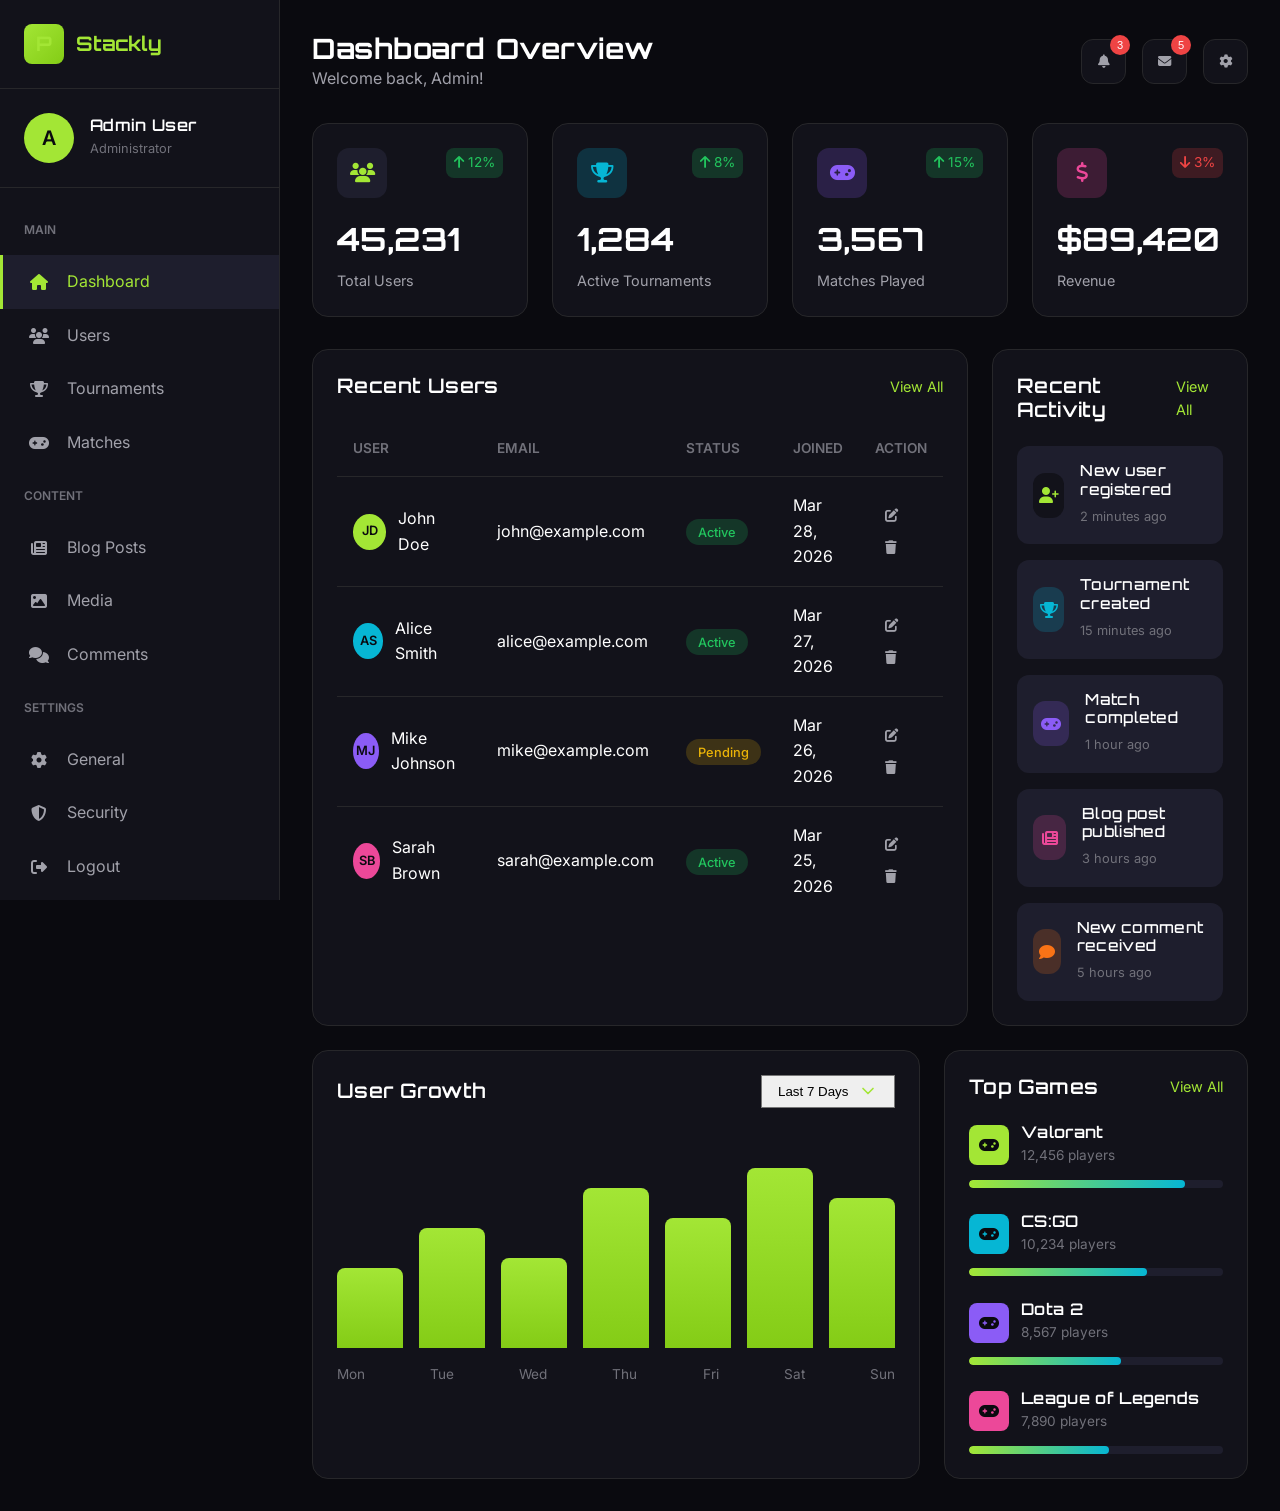
==== dashboard/admin.html @ a2f27f53 "Add files via upload" ====
<!DOCTYPE html>
<html lang="en">
<head>
  <meta charset="UTF-8">
  <meta name="viewport" content="width=device-width, initial-scale=1.0">
  <title>Admin Dashboard - Stackly GAMING</title>
  
  <link rel="preconnect" href="https://fonts.googleapis.com">
  <link rel="preconnect" href="https://fonts.gstatic.com" crossorigin>
  <link href="https://fonts.googleapis.com/css2?family=Inter:wght@400;500;600;700&family=Orbitron:wght@400;500;600;700;800;900&display=swap" rel="stylesheet">
  <link rel="stylesheet" href="https://cdnjs.cloudflare.com/ajax/libs/font-awesome/6.4.0/css/all.min.css">
  <link rel="stylesheet" href="../css/style.css">
  <link rel="stylesheet" href="../css/pages.css">
  <link rel="stylesheet" href="../css/dashboard.css">
</head>
<body>
  <div class="dashboard">
    <!-- Sidebar -->
    <aside class="dashboard-sidebar">
      <div class="sidebar-header">
        <a href="../index.html" class="sidebar-logo">
          <div class="logo-icon">P</div>
          <span>Stackly</span>
        </a>
      </div>
      
      <div class="sidebar-user">
        <div class="user-avatar">A</div>
        <div class="user-info">
          <h4>Admin User</h4>
          <span>Administrator</span>
        </div>
      </div>
      
      <nav class="sidebar-nav">
        <div class="sidebar-nav-title">Main</div>
        <a href="#" class="sidebar-nav-item active">
          <i class="fas fa-home"></i>
          <span>Dashboard</span>
        </a>
        <a href="#" class="sidebar-nav-item">
          <i class="fas fa-users"></i>
          <span>Users</span>
        </a>
        <a href="#" class="sidebar-nav-item">
          <i class="fas fa-trophy"></i>
          <span>Tournaments</span>
        </a>
        <a href="#" class="sidebar-nav-item">
          <i class="fas fa-gamepad"></i>
          <span>Matches</span>
        </a>
        
        <div class="sidebar-nav-title">Content</div>
        <a href="#" class="sidebar-nav-item">
          <i class="fas fa-newspaper"></i>
          <span>Blog Posts</span>
        </a>
        <a href="#" class="sidebar-nav-item">
          <i class="fas fa-image"></i>
          <span>Media</span>
        </a>
        <a href="#" class="sidebar-nav-item">
          <i class="fas fa-comments"></i>
          <span>Comments</span>
        </a>
        
        <div class="sidebar-nav-title">Settings</div>
        <a href="#" class="sidebar-nav-item">
          <i class="fas fa-cog"></i>
          <span>General</span>
        </a>
        <a href="#" class="sidebar-nav-item">
          <i class="fas fa-shield-alt"></i>
          <span>Security</span>
        </a>
        <a href="../pages/login.html" class="sidebar-nav-item">
          <i class="fas fa-sign-out-alt"></i>
          <span>Logout</span>
        </a>
      </nav>
    </aside>

    <!-- Main Content -->
    <main class="dashboard-main">
      <header class="dashboard-header">
        <div class="dashboard-title">
          <h1>Dashboard Overview</h1>
          <p>Welcome back, Admin!</p>
        </div>
        <div class="header-actions">
          <button class="header-btn">
            <i class="fas fa-bell"></i>
            <span class="badge">3</span>
          </button>
          <button class="header-btn">
            <i class="fas fa-envelope"></i>
            <span class="badge">5</span>
          </button>
          <button class="header-btn">
            <i class="fas fa-cog"></i>
          </button>
        </div>
      </header>

      <!-- Stats Cards -->
      <div class="dashboard-stats">
        <div class="stat-card">
          <div class="stat-card-header">
            <div class="stat-card-icon">
              <i class="fas fa-users"></i>
            </div>
            <span class="stat-card-trend up">
              <i class="fas fa-arrow-up"></i> 12%
            </span>
          </div>
          <div class="stat-card-value">45,231</div>
          <div class="stat-card-label">Total Users</div>
        </div>

        <div class="stat-card">
          <div class="stat-card-header">
            <div class="stat-card-icon" style="background: rgba(6, 182, 212, 0.2); color: var(--accent-cyan);">
              <i class="fas fa-trophy"></i>
            </div>
            <span class="stat-card-trend up">
              <i class="fas fa-arrow-up"></i> 8%
            </span>
          </div>
          <div class="stat-card-value">1,284</div>
          <div class="stat-card-label">Active Tournaments</div>
        </div>

        <div class="stat-card">
          <div class="stat-card-header">
            <div class="stat-card-icon" style="background: rgba(139, 92, 246, 0.2); color: var(--accent-purple);">
              <i class="fas fa-gamepad"></i>
            </div>
            <span class="stat-card-trend up">
              <i class="fas fa-arrow-up"></i> 15%
            </span>
          </div>
          <div class="stat-card-value">3,567</div>
          <div class="stat-card-label">Matches Played</div>
        </div>

        <div class="stat-card">
          <div class="stat-card-header">
            <div class="stat-card-icon" style="background: rgba(236, 72, 153, 0.2); color: var(--accent-pink);">
              <i class="fas fa-dollar-sign"></i>
            </div>
            <span class="stat-card-trend down">
              <i class="fas fa-arrow-down"></i> 3%
            </span>
          </div>
          <div class="stat-card-value">$89,420</div>
          <div class="stat-card-label">Revenue</div>
        </div>
      </div>

      <!-- Dashboard Grid -->
      <div class="dashboard-grid">
        <div class="dashboard-card">
          <div class="dashboard-card-header">
            <h3 class="dashboard-card-title">Recent Users</h3>
            <a href="#" class="dashboard-card-action">View All</a>
          </div>
          <div class="table-responsive">
            <table class="data-table">
              <thead>
                <tr>
                  <th>User</th>
                  <th>Email</th>
                  <th>Status</th>
                  <th>Joined</th>
                  <th>Action</th>
                </tr>
              </thead>
              <tbody>
                <tr>
                  <td>
                    <div class="user-cell">
                      <div class="user-avatar-sm">JD</div>
                      <span>John Doe</span>
                    </div>
                  </td>
                  <td>john@example.com</td>
                  <td><span class="status-badge active">Active</span></td>
                  <td>Mar 28, 2026</td>
                  <td>
                    <button class="action-btn"><i class="fas fa-edit"></i></button>
                    <button class="action-btn"><i class="fas fa-trash"></i></button>
                  </td>
                </tr>
                <tr>
                  <td>
                    <div class="user-cell">
                      <div class="user-avatar-sm" style="background: var(--accent-cyan);">AS</div>
                      <span>Alice Smith</span>
                    </div>
                  </td>
                  <td>alice@example.com</td>
                  <td><span class="status-badge active">Active</span></td>
                  <td>Mar 27, 2026</td>
                  <td>
                    <button class="action-btn"><i class="fas fa-edit"></i></button>
                    <button class="action-btn"><i class="fas fa-trash"></i></button>
                  </td>
                </tr>
                <tr>
                  <td>
                    <div class="user-cell">
                      <div class="user-avatar-sm" style="background: var(--accent-purple);">MJ</div>
                      <span>Mike Johnson</span>
                    </div>
                  </td>
                  <td>mike@example.com</td>
                  <td><span class="status-badge pending">Pending</span></td>
                  <td>Mar 26, 2026</td>
                  <td>
                    <button class="action-btn"><i class="fas fa-edit"></i></button>
                    <button class="action-btn"><i class="fas fa-trash"></i></button>
                  </td>
                </tr>
                <tr>
                  <td>
                    <div class="user-cell">
                      <div class="user-avatar-sm" style="background: var(--accent-pink);">SB</div>
                      <span>Sarah Brown</span>
                    </div>
                  </td>
                  <td>sarah@example.com</td>
                  <td><span class="status-badge active">Active</span></td>
                  <td>Mar 25, 2026</td>
                  <td>
                    <button class="action-btn"><i class="fas fa-edit"></i></button>
                    <button class="action-btn"><i class="fas fa-trash"></i></button>
                  </td>
                </tr>
              </tbody>
            </table>
          </div>
        </div>

        <div class="dashboard-card">
          <div class="dashboard-card-header">
            <h3 class="dashboard-card-title">Recent Activity</h3>
            <a href="#" class="dashboard-card-action">View All</a>
          </div>
          <div class="activity-list">
            <div class="activity-item">
              <div class="activity-icon">
                <i class="fas fa-user-plus"></i>
              </div>
              <div class="activity-info">
                <h4>New user registered</h4>
                <span>2 minutes ago</span>
              </div>
            </div>
            <div class="activity-item">
              <div class="activity-icon" style="background: rgba(6, 182, 212, 0.2); color: var(--accent-cyan);">
                <i class="fas fa-trophy"></i>
              </div>
              <div class="activity-info">
                <h4>Tournament created</h4>
                <span>15 minutes ago</span>
              </div>
            </div>
            <div class="activity-item">
              <div class="activity-icon" style="background: rgba(139, 92, 246, 0.2); color: var(--accent-purple);">
                <i class="fas fa-gamepad"></i>
              </div>
              <div class="activity-info">
                <h4>Match completed</h4>
                <span>1 hour ago</span>
              </div>
            </div>
            <div class="activity-item">
              <div class="activity-icon" style="background: rgba(236, 72, 153, 0.2); color: var(--accent-pink);">
                <i class="fas fa-newspaper"></i>
              </div>
              <div class="activity-info">
                <h4>Blog post published</h4>
                <span>3 hours ago</span>
              </div>
            </div>
            <div class="activity-item">
              <div class="activity-icon" style="background: rgba(249, 115, 22, 0.2); color: var(--accent-orange);">
                <i class="fas fa-comment"></i>
              </div>
              <div class="activity-info">
                <h4>New comment received</h4>
                <span>5 hours ago</span>
              </div>
            </div>
          </div>
        </div>
      </div>

      <!-- Charts Section -->
      <div class="dashboard-grid" style="margin-top: 1.5rem;">
        <div class="dashboard-card">
          <div class="dashboard-card-header">
            <h3 class="dashboard-card-title">User Growth</h3>
            <select class="form-select" style="width: auto; padding: 0.5rem 2rem 0.5rem 1rem;">
              <option>Last 7 Days</option>
              <option>Last 30 Days</option>
              <option>Last 3 Months</option>
            </select>
          </div>
          <div class="chart-placeholder">
            <div class="chart-bars">
              <div class="chart-bar" style="height: 40%;"></div>
              <div class="chart-bar" style="height: 60%;"></div>
              <div class="chart-bar" style="height: 45%;"></div>
              <div class="chart-bar" style="height: 80%;"></div>
              <div class="chart-bar" style="height: 65%;"></div>
              <div class="chart-bar" style="height: 90%;"></div>
              <div class="chart-bar" style="height: 75%;"></div>
            </div>
            <div class="chart-labels">
              <span>Mon</span>
              <span>Tue</span>
              <span>Wed</span>
              <span>Thu</span>
              <span>Fri</span>
              <span>Sat</span>
              <span>Sun</span>
            </div>
          </div>
        </div>

        <div class="dashboard-card">
          <div class="dashboard-card-header">
            <h3 class="dashboard-card-title">Top Games</h3>
            <a href="#" class="dashboard-card-action">View All</a>
          </div>
          <div class="games-list">
            <div class="game-item">
              <div class="game-info">
                <div class="game-icon"><i class="fas fa-gamepad"></i></div>
                <div>
                  <h4>Valorant</h4>
                  <span>12,456 players</span>
                </div>
              </div>
              <div class="game-bar">
                <div class="game-progress" style="width: 85%;"></div>
              </div>
            </div>
            <div class="game-item">
              <div class="game-info">
                <div class="game-icon" style="background: var(--accent-cyan);"><i class="fas fa-gamepad"></i></div>
                <div>
                  <h4>CS:GO</h4>
                  <span>10,234 players</span>
                </div>
              </div>
              <div class="game-bar">
                <div class="game-progress" style="width: 70%;"></div>
              </div>
            </div>
            <div class="game-item">
              <div class="game-info">
                <div class="game-icon" style="background: var(--accent-purple);"><i class="fas fa-gamepad"></i></div>
                <div>
                  <h4>Dota 2</h4>
                  <span>8,567 players</span>
                </div>
              </div>
              <div class="game-bar">
                <div class="game-progress" style="width: 60%;"></div>
              </div>
            </div>
            <div class="game-item">
              <div class="game-info">
                <div class="game-icon" style="background: var(--accent-pink);"><i class="fas fa-gamepad"></i></div>
                <div>
                  <h4>League of Legends</h4>
                  <span>7,890 players</span>
                </div>
              </div>
              <div class="game-bar">
                <div class="game-progress" style="width: 55%;"></div>
              </div>
            </div>
          </div>
        </div>
      </div>
    </main>
  </div>

  <script src="../js/particles.js"></script>
  <script src="../js/main.js"></script>
</body>
</html>
---- css/style.css ----
/* ========================================
   Stackly GAMING - Global Styles
   Gaming Theme: Dark with Neon Green
======================================== */

/* CSS Variables */
:root {
  --primary: #a3e635;
  --primary-dark: #84cc16;
  --primary-glow: rgba(163, 230, 53, 0.4);
  --secondary: #1a1a2e;
  --background: #0a0a0f;
  --surface: #12121a;
  --surface-light: #1e1e2d;
  --text-primary: #ffffff;
  --text-secondary: #a1a1aa;
  --text-muted: #71717a;
  --accent-cyan: #06b6d4;
  --accent-purple: #8b5cf6;
  --accent-pink: #ec4899;
  --accent-orange: #f97316;
  --border-color: #27272a;
  --success: #22c55e;
  --warning: #eab308;
  --error: #ef4444;
  
  --transition-fast: 0.15s ease;
  --transition-normal: 0.3s ease;
  --transition-slow: 0.5s ease;
  --transition-bounce: 0.5s cubic-bezier(0.68, -0.55, 0.265, 1.55);
}

/* Reset & Base */
*, *::before, *::after {
  margin: 0;
  padding: 0;
  box-sizing: border-box;
}

html {
  scroll-behavior: smooth;
}

body {
  font-family: 'Inter', -apple-system, BlinkMacSystemFont, 'Segoe UI', Roboto, sans-serif;
  background-color: var(--background);
  color: var(--text-primary);
  line-height: 1.6;
  overflow-x: hidden;
  min-height: 100vh;
}

h1, h2, h3, h4, h5, h6 {
  font-family: 'Orbitron', sans-serif;
  font-weight: 700;
  letter-spacing: 0.02em;
  line-height: 1.2;
}

a {
  text-decoration: none;
  color: inherit;
  transition: var(--transition-normal);
}

img {
  max-width: 100%;
  height: auto;
  display: block;
}

ul {
  list-style: none;
}

/* Custom Scrollbar */
::-webkit-scrollbar {
  width: 8px;
}

::-webkit-scrollbar-track {
  background: var(--surface);
}

::-webkit-scrollbar-thumb {
  background: var(--primary);
  border-radius: 4px;
}

::-webkit-scrollbar-thumb:hover {
  background: var(--primary-dark);
}

/* Selection */
::selection {
  background: var(--primary);
  color: var(--background);
}
.logo-img {
  width: 40px;
  height: 40px;
  object-fit: contain;
}

.logo-text {
  font-family: 'Orbitron', sans-serif;
  font-size: 1.5rem;
  font-weight: 700;
  color: var(--primary);
}


.footer-logo .logo-img {
  width: 40px;
  height: 40px;
}

.footer-logo .logo-text {
  font-size: 1.5rem;
  color: var(--primary);
}

/* ========================================
   Typography
======================================== */
.text-hero {
  font-size: clamp(2.5rem, 8vw, 5rem);
  font-weight: 800;
  line-height: 1.1;
}

.text-section {
  font-size: clamp(2rem, 5vw, 3.5rem);
  font-weight: 700;
}

.text-card-title {
  font-size: 1.5rem;
  font-weight: 600;
}

.text-gradient {
  background: linear-gradient(135deg, var(--primary) 0%, var(--accent-cyan) 50%, var(--accent-purple) 100%);
  -webkit-background-clip: text;
  -webkit-text-fill-color: transparent;
  background-clip: text;
}

/* ========================================
   Neon Effects
======================================== */
.neon-text {
  text-shadow: 
    0 0 5px var(--primary-glow),
    0 0 10px var(--primary-glow),
    0 0 20px var(--primary-glow),
    0 0 40px var(--primary-glow);
}

.neon-border {
  box-shadow: 
    0 0 5px var(--primary-glow),
    0 0 10px var(--primary-glow),
    inset 0 0 5px var(--primary-glow);
}

.neon-box {
  box-shadow: 
    0 0 10px var(--primary-glow),
    0 0 20px var(--primary-glow),
    0 0 40px var(--primary-glow);
}

/* ========================================
   Backgrounds
======================================== */
.gaming-grid {
  background-image: 
    linear-gradient(rgba(163, 230, 53, 0.03) 1px, transparent 1px),
    linear-gradient(90deg, rgba(163, 230, 53, 0.03) 1px, transparent 1px);
  background-size: 50px 50px;
}

.bg-gradient-radial {
  background: radial-gradient(ellipse at center, var(--surface) 0%, var(--background) 70%);
}

.bg-glow {
  position: relative;
}

.bg-glow::before {
  content: '';
  position: absolute;
  top: 50%;
  left: 50%;
  transform: translate(-50%, -50%);
  width: 80%;
  height: 80%;
  background: radial-gradient(ellipse, var(--primary-glow) 0%, transparent 70%);
  pointer-events: none;
  z-index: 0;
}

/* ========================================
   Buttons
======================================== */
.btn {
  display: inline-flex;
  align-items: center;
  justify-content: center;
  gap: 0.5rem;
  padding: 0.875rem 1.75rem;
  font-size: 0.95rem;
  font-weight: 600;
  border-radius: 0.75rem;
  cursor: pointer;
  transition: var(--transition-normal);
  border: none;
  outline: none;
  position: relative;
  overflow: hidden;
}

.btn::before {
  content: '';
  position: absolute;
  top: 0;
  left: -100%;
  width: 100%;
  height: 100%;
  background: linear-gradient(90deg, transparent, rgba(255,255,255,0.2), transparent);
  transition: 0.5s;
}

.btn:hover::before {
  left: 100%;
}

.btn-primary {
  background: var(--primary);
  color: var(--background);
}

.btn-primary:hover {
  background: var(--primary-dark);
  box-shadow: 0 0 20px var(--primary-glow);
  transform: translateY(-2px);
}

.btn-outline {
  background: transparent;
  color: var(--primary);
  border: 2px solid var(--primary);
}

.btn-outline:hover {
  background: var(--primary);
  color: var(--background);
  transform: translateY(-2px);
}

.btn-ghost {
  background: transparent;
  color: var(--text-primary);
}

.btn-ghost:hover {
  background: var(--surface-light);
  color: var(--primary);
}

.btn-lg {
  padding: 1rem 2.5rem;
  font-size: 1.1rem;
}

.btn-sm {
  padding: 0.5rem 1rem;
  font-size: 0.875rem;
}

/* ========================================
   Cards
======================================== */
.card {
  background: var(--surface);
  border: 1px solid var(--border-color);
  border-radius: 1rem;
  overflow: hidden;
  transition: var(--transition-normal);
}

.card:hover {
  border-color: var(--primary);
  box-shadow: 0 0 30px var(--primary-glow);
  transform: translateY(-5px);
}

.card-image {
  width: 100%;
  height: 200px;
  object-fit: cover;
}

.card-content {
  padding: 1.5rem;
}

.card-title {
  font-size: 1.25rem;
  font-weight: 600;
  margin-bottom: 0.5rem;
}

.card-text {
  color: var(--text-secondary);
  font-size: 0.95rem;
}

/* ========================================
   Forms
======================================== */
.form-group {
  margin-bottom: 1.5rem;
}

.form-label {
  display: block;
  margin-bottom: 0.5rem;
  font-size: 0.875rem;
  font-weight: 500;
  color: var(--text-secondary);
}

.form-input {
  width: 100%;
  padding: 0.875rem 1rem;
  background: var(--surface);
  border: 1px solid var(--border-color);
  border-radius: 0.75rem;
  color: var(--text-primary);
  font-size: 1rem;
  transition: var(--transition-normal);
}

.form-input::placeholder {
  color: var(--text-muted);
}

.form-input:focus {
  outline: none;
  border-color: var(--primary);
  box-shadow: 0 0 0 3px var(--primary-glow);
}

.form-input.error {
  border-color: var(--error);
  box-shadow: 0 0 0 3px rgba(239, 68, 68, 0.2);
}

.form-select {
  appearance: none;
  background-image: url("data:image/svg+xml,%3Csvg xmlns='http://www.w3.org/2000/svg' width='24' height='24' viewBox='0 0 24 24' fill='none' stroke='%23a3e635' stroke-width='2' stroke-linecap='round' stroke-linejoin='round'%3E%3Cpolyline points='6 9 12 15 18 9'%3E%3C/polyline%3E%3C/svg%3E");
  background-repeat: no-repeat;
  background-position: right 1rem center;
  background-size: 1.25rem;
  padding-right: 3rem;
}

/* ========================================
   Navigation
======================================== */
.navbar {
  position: fixed;
  top: 0;
  left: 0;
  right: 0;
  z-index: 1000;
  padding: 1rem 2rem;
  background: rgba(10, 10, 15, 0.9);
  backdrop-filter: blur(10px);
  border-bottom: 1px solid var(--border-color);
  transition: var(--transition-normal);
}

.navbar.scrolled {
  padding: 0.75rem 2rem;
  background: rgba(10, 10, 15, 0.98);
}

.navbar-container {
  max-width: 1400px;
  margin: 0 auto;
  display: flex;
  align-items: center;
  justify-content: space-between;
}

.logo {
  display: flex;
  align-items: center;
  gap: 0.75rem;
  font-family: 'Orbitron', sans-serif;
  font-size: 1.5rem;
  font-weight: 700;
  color: var(--primary);
}

.logo-icon {
  width: 40px;
  height: 40px;
  background: linear-gradient(135deg, var(--primary), var(--primary-dark));
  border-radius: 0.5rem;
  display: flex;
  align-items: center;
  justify-content: center;
  font-size: 1.25rem;
}

.nav-links {
  display: flex;
  align-items: center;
  gap: 2rem;
}

.nav-link {
  font-size: 0.95rem;
  font-weight: 500;
  color: var(--text-secondary);
  position: relative;
}

.nav-link::after {
  content: '';
  position: absolute;
  bottom: -4px;
  left: 0;
  width: 0;
  height: 2px;
  background: var(--primary);
  transition: var(--transition-normal);
}

.nav-link:hover,
.nav-link.active {
  color: var(--primary);
}

.nav-link:hover::after,
.nav-link.active::after {
  width: 100%;
}

.nav-actions {
  display: flex;
  align-items: center;
  gap: 1rem;
}

.mobile-menu-btn {
  display: none;
  flex-direction: column;
  gap: 5px;
  background: none;
  border: none;
  cursor: pointer;
  padding: 5px;
}

.mobile-menu-btn span {
  width: 25px;
  height: 2px;
  background: var(--text-primary);
  transition: var(--transition-normal);
}

.mobile-menu-btn.active span:nth-child(1) {
  transform: rotate(45deg) translate(5px, 5px);
}

.mobile-menu-btn.active span:nth-child(2) {
  opacity: 0;
}

.mobile-menu-btn.active span:nth-child(3) {
  transform: rotate(-45deg) translate(5px, -5px);
}

/* ========================================
   Footer
======================================== */
.footer {
  background: var(--surface);
  border-top: 1px solid var(--border-color);
  padding: 4rem 2rem 2rem;
}

.footer-container {
  max-width: 1400px;
  margin: 0 auto;
}

.footer-grid {
  display: grid;
  grid-template-columns: repeat(auto-fit, minmax(250px, 1fr));
  gap: 3rem;
  margin-bottom: 3rem;
}

.footer-brand {
  max-width: 300px;
}

.footer-logo {
  display: flex;
  align-items: center;
  gap: 0.75rem;
  font-family: 'Orbitron', sans-serif;
  font-size: 1.5rem;
  font-weight: 700;
  color: var(--primary);
  margin-bottom: 1rem;
}

.footer-desc {
  color: var(--text-secondary);
  font-size: 0.95rem;
  line-height: 1.7;
}

.footer-title {
  font-size: 1.1rem;
  font-weight: 600;
  margin-bottom: 1.5rem;
  color: var(--text-primary);
}

.footer-links {
  display: flex;
  flex-direction: column;
  gap: 0.75rem;
}

.footer-link {
  color: var(--text-secondary);
  font-size: 0.95rem;
  transition: var(--transition-normal);
}

.footer-link:hover {
  color: var(--primary);
  padding-left: 5px;
}

.footer-social {
  display: flex;
  gap: 1rem;
}

.social-link {
  width: 40px;
  height: 40px;
  background: var(--surface-light);
  border-radius: 0.5rem;
  display: flex;
  align-items: center;
  justify-content: center;
  color: var(--text-secondary);
  transition: var(--transition-normal);
}

.social-link:hover {
  background: var(--primary);
  color: var(--background);
  transform: translateY(-3px);
}

.footer-bottom {
  border-top: 1px solid var(--border-color);
  padding-top: 2rem;
  display: flex;
  justify-content: space-between;
  align-items: center;
  flex-wrap: wrap;
  gap: 1rem;
}

.footer-copyright {
  color: var(--text-muted);
  font-size: 0.875rem;
}

.footer-legal {
  display: flex;
  gap: 2rem;
}

.footer-legal a {
  color: var(--text-muted);
  font-size: 0.875rem;
}

.footer-legal a:hover {
  color: var(--primary);
}

/* ========================================
   Animations
======================================== */
@keyframes float {
  0%, 100% { transform: translateY(0); }
  50% { transform: translateY(-20px); }
}

@keyframes pulse-glow {
  0%, 100% { box-shadow: 0 0 20px var(--primary-glow); }
  50% { box-shadow: 0 0 40px var(--primary-glow), 0 0 60px var(--primary-glow); }
}

@keyframes slideInLeft {
  from { transform: translateX(-100px); opacity: 0; }
  to { transform: translateX(0); opacity: 1; }
}

@keyframes slideInRight {
  from { transform: translateX(100px); opacity: 0; }
  to { transform: translateX(0); opacity: 1; }
}

@keyframes slideInUp {
  from { transform: translateY(50px); opacity: 0; }
  to { transform: translateY(0); opacity: 1; }
}

@keyframes fadeIn {
  from { opacity: 0; }
  to { opacity: 1; }
}

@keyframes scaleIn {
  from { transform: scale(0.8); opacity: 0; }
  to { transform: scale(1); opacity: 1; }
}

@keyframes rotate {
  from { transform: rotate(0deg); }
  to { transform: rotate(360deg); }
}

@keyframes shimmer {
  0% { background-position: -200% 0; }
  100% { background-position: 200% 0; }
}

@keyframes bounce {
  0%, 100% { transform: translateY(0); }
  50% { transform: translateY(-10px); }
}

@keyframes typewriter {
  from { width: 0; }
  to { width: 100%; }
}

@keyframes blink {
  50% { border-color: transparent; }
}

.animate-float {
  animation: float 3s ease-in-out infinite;
}

.animate-pulse-glow {
  animation: pulse-glow 2s ease-in-out infinite;
}

.animate-rotate {
  animation: rotate 20s linear infinite;
}

.animate-bounce {
  animation: bounce 2s ease-in-out infinite;
}

/* Scroll Animation Classes */
.reveal {
  opacity: 1;
  transform: translateY(30px);
  transition: all 0.6s ease-out;
}

.reveal.active {
  opacity: 1;
  transform: translateY(0);
}

.reveal-left {
  opacity: 1;
  transform: translateX(-50px);
  transition: all 0.6s ease-out;
}

.reveal-left.active {
  opacity: 1;
  transform: translateX(0);
}

.reveal-right {
  opacity: 1;
  transform: translateX(50px);
  transition: all 0.6s ease-out;
}

.reveal-right.active {
  opacity: 1;
  transform: translateX(0);
}

.reveal-scale {
  opacity: 1;
  transform: scale(0.8);
  transition: all 0.6s ease-out;
}

.reveal-scale.active {
  opacity: 1;
  transform: scale(1);
}

/* Stagger delays */
.stagger-1 { transition-delay: 0.1s; }
.stagger-2 { transition-delay: 0.2s; }
.stagger-3 { transition-delay: 0.3s; }
.stagger-4 { transition-delay: 0.4s; }
.stagger-5 { transition-delay: 0.5s; }

/* ========================================
   Particles Canvas
======================================== */
.particles-container {
  position: fixed;
  top: 0;
  left: 0;
  width: 100%;
  height: 100%;
  pointer-events: none;
  z-index: 1;
}

#particles-canvas {
  width: 100%;
  height: 100%;
}

/* ========================================
   Utility Classes
======================================== */
.container {
  max-width: 1400px;
  margin: 0 auto;
  padding: 0 2rem;
}

.section {
  padding: 6rem 0;
  position: relative;
}

.section-header {
  text-align: center;
  margin-bottom: 4rem;
}

.section-subtitle {
  font-size: 0.875rem;
  font-weight: 600;
  text-transform: uppercase;
  letter-spacing: 0.1em;
  color: var(--primary);
  margin-bottom: 1rem;
}

.section-title {
  font-size: clamp(2rem, 5vw, 3rem);
  font-weight: 700;
  margin-bottom: 1rem;
}

.section-desc {
  color: var(--text-secondary);
  font-size: 1.1rem;
  max-width: 600px;
  margin: 0 auto;
}

.glass {
  background: rgba(18, 18, 26, 0.8);
  backdrop-filter: blur(10px);
  -webkit-backdrop-filter: blur(10px);
}

.text-center { text-align: center; }
.text-left { text-align: left; }
.text-right { text-align: right; }

.hidden { display: none !important; }

/* ========================================
   Responsive
======================================== */
@media (max-width: 1024px) {
  .nav-links {
    gap: 1.5rem;
  }
}

@media (max-width: 768px) {
  .navbar {
    padding: 1rem;
  }
  
  .nav-links {
    position: fixed;
    top: 70px;
    left: 0;
    right: 0;
    background: var(--surface);
    flex-direction: column;
    padding: 2rem;
    gap: 1.5rem;
    border-bottom: 1px solid var(--border-color);
    transform: translateY(-150%);
    transition: var(--transition-normal);
    opacity: 0;
  }
  
  .nav-links.active {
    transform: translateY(0);
    opacity: 1;
  }
  
  .mobile-menu-btn {
    display: flex;
  }
  
  .footer-grid {
    grid-template-columns: 1fr;
    gap: 2rem;
  }
  
  .footer-bottom {
    flex-direction: column;
    text-align: center;
  }
}

@media (max-width: 480px) {
  .container {
    padding: 0 1rem;
  }
  
  .section {
    padding: 4rem 0;
  }
  
  .btn-lg {
    padding: 0.875rem 1.5rem;
    font-size: 1rem;
  }
}
---- css/pages.css ----
/* ========================================
   Stackly GAMING - Page Styles
======================================== */

/* Page Header */
.page-header {
  padding: 150px 0 80px;
  position: relative;
  overflow: hidden;
  text-align: center;
}

.page-header-bg {
  position: absolute;
  top: 0;
  left: 0;
  width: 100%;
  height: 100%;
  background: 
    radial-gradient(ellipse at 50% 50%, rgba(163, 230, 53, 0.1) 0%, transparent 50%),
    linear-gradient(180deg, var(--surface) 0%, var(--background) 100%);
  z-index: 0;
}

.page-header-content {
  position: relative;
  z-index: 1;
}

.page-title {
  font-size: clamp(2.5rem, 6vw, 4rem);
  font-weight: 800;
  margin-bottom: 1rem;
}

.breadcrumb {
  display: flex;
  align-items: center;
  justify-content: center;
  gap: 0.75rem;
  color: var(--text-secondary);
  font-size: 0.95rem;
}

.breadcrumb a {
  color: var(--text-secondary);
  transition: var(--transition-normal);
}

.breadcrumb a:hover {
  color: var(--primary);
}

.breadcrumb i {
  font-size: 0.75rem;
  color: var(--text-muted);
}

/* ========================================
   About Page Styles
======================================== */

/* About Story */
.about-story-grid {
  display: grid;
  grid-template-columns: 1fr 1fr;
  gap: 4rem;
  align-items: center;
}

.about-story-image {
  position: relative;
}

.image-frame {
  position: relative;
  border-radius: 1rem;
  overflow: hidden;
}

.image-frame img {
  width: 100%;
  height: 500px;
  object-fit: cover;
}

.experience-badge {
  position: absolute;
  bottom: 2rem;
  right: -1rem;
  background: var(--surface);
  border: 2px solid var(--primary);
  border-radius: 1rem;
  padding: 1.5rem;
  text-align: center;
  box-shadow: 0 0 30px var(--primary-glow);
}

.exp-number {
  display: block;
  font-family: 'Orbitron', sans-serif;
  font-size: 3rem;
  font-weight: 800;
  color: var(--primary);
  line-height: 1;
}

.exp-text {
  display: block;
  font-size: 0.9rem;
  color: var(--text-secondary);
  margin-top: 0.5rem;
}

.about-story-content .section-title {
  margin-bottom: 1.5rem;
}

.story-text {
  color: var(--text-secondary);
  font-size: 1rem;
  line-height: 1.8;
  margin-bottom: 1.5rem;
}

.story-features {
  display: flex;
  flex-direction: column;
  gap: 1.5rem;
  margin-top: 2rem;
}

.story-feature {
  display: flex;
  align-items: flex-start;
  gap: 1rem;
}

.feature-icon {
  width: 50px;
  height: 50px;
  background: var(--surface);
  border: 1px solid var(--border-color);
  border-radius: 0.75rem;
  display: flex;
  align-items: center;
  justify-content: center;
  font-size: 1.25rem;
  color: var(--primary);
  flex-shrink: 0;
}

.feature-text h4 {
  font-size: 1.1rem;
  font-weight: 600;
  margin-bottom: 0.25rem;
}

.feature-text p {
  color: var(--text-secondary);
  font-size: 0.9rem;
}

/* About Stats */
.about-stats {
  background: var(--surface);
  padding: 4rem 0;
}

.stats-row {
  display: grid;
  grid-template-columns: repeat(4, 1fr);
  gap: 2rem;
}

.stat-box {
  display: flex;
  align-items: center;
  gap: 1rem;
  padding: 1.5rem;
  background: var(--background);
  border: 1px solid var(--border-color);
  border-radius: 1rem;
  transition: var(--transition-normal);
}

.stat-box:hover {
  border-color: var(--primary);
  transform: translateY(-5px);
}

.stat-icon {
  width: 60px;
  height: 60px;
  background: var(--primary);
  border-radius: 0.75rem;
  display: flex;
  align-items: center;
  justify-content: center;
  font-size: 1.5rem;
  color: var(--background);
}

.stat-info {
  display: flex;
  flex-direction: column;
}

.stat-value {
  font-family: 'Orbitron', sans-serif;
  font-size: 2rem;
  font-weight: 700;
  color: var(--primary);
  line-height: 1;
}

.stat-suffix {
  font-family: 'Orbitron', sans-serif;
  font-size: 1.5rem;
  font-weight: 700;
  color: var(--primary);
}

.stat-label {
  font-size: 0.9rem;
  color: var(--text-secondary);
  margin-top: 0.25rem;
}

/* Team Section */
.team-grid {
  display: grid;
  grid-template-columns: repeat(4, 1fr);
  gap: 2rem;
}

.team-card {
  background: var(--surface);
  border: 1px solid var(--border-color);
  border-radius: 1rem;
  overflow: hidden;
  transition: var(--transition-normal);
}

.team-card:hover {
  border-color: var(--primary);
  transform: translateY(-10px);
  box-shadow: 0 20px 40px rgba(0, 0, 0, 0.3);
}

.team-image {
  position: relative;
  overflow: hidden;
}

.team-image img {
  width: 100%;
  height: 280px;
  object-fit: cover;
  transition: var(--transition-slow);
}

.team-card:hover .team-image img {
  transform: scale(1.1);
}

.team-social {
  position: absolute;
  bottom: -50px;
  left: 0;
  right: 0;
  display: flex;
  justify-content: center;
  gap: 0.75rem;
  padding: 1rem;
  background: linear-gradient(transparent, rgba(0, 0, 0, 0.8));
  transition: var(--transition-normal);
}

.team-card:hover .team-social {
  bottom: 0;
}

.team-social a {
  width: 40px;
  height: 40px;
  background: var(--surface);
  border-radius: 50%;
  display: flex;
  align-items: center;
  justify-content: center;
  color: var(--text-primary);
  transition: var(--transition-normal);
}

.team-social a:hover {
  background: var(--primary);
  color: var(--background);
}

.team-info {
  padding: 1.5rem;
  text-align: center;
}

.team-name {
  font-size: 1.25rem;
  font-weight: 600;
  margin-bottom: 0.25rem;
}

.team-role {
  color: var(--primary);
  font-size: 0.9rem;
}

/* Mission & Vision */
.mission-vision {
  background: linear-gradient(180deg, var(--background) 0%, var(--surface) 50%, var(--background) 100%);
}

.mv-grid {
  display: grid;
  grid-template-columns: 1fr 1fr;
  gap: 3rem;
}

.mv-card {
  background: var(--surface);
  border: 1px solid var(--border-color);
  border-radius: 1rem;
  padding: 3rem;
  transition: var(--transition-normal);
}

.mv-card:hover {
  border-color: var(--primary);
  box-shadow: 0 0 30px var(--primary-glow);
}

.mv-icon {
  width: 70px;
  height: 70px;
  background: var(--primary);
  border-radius: 1rem;
  display: flex;
  align-items: center;
  justify-content: center;
  font-size: 2rem;
  color: var(--background);
  margin-bottom: 1.5rem;
}

.mv-title {
  font-size: 1.75rem;
  font-weight: 700;
  margin-bottom: 1rem;
}

.mv-text {
  color: var(--text-secondary);
  line-height: 1.8;
  margin-bottom: 1.5rem;
}

.mv-list {
  list-style: none;
}

.mv-list li {
  display: flex;
  align-items: center;
  gap: 0.75rem;
  padding: 0.5rem 0;
  color: var(--text-secondary);
}

.mv-list li i {
  color: var(--primary);
}

/* Partners */
.partners-grid {
  display: grid;
  grid-template-columns: repeat(6, 1fr);
  gap: 2rem;
  align-items: center;
}

.partner-logo {
  background: var(--surface);
  border: 1px solid var(--border-color);
  border-radius: 1rem;
  padding: 2rem;
  display: flex;
  align-items: center;
  justify-content: center;
  transition: var(--transition-normal);
  filter: grayscale(100%);
  opacity: 0.6;
}

.partner-logo:hover {
  border-color: var(--primary);
  filter: grayscale(0%);
  opacity: 1;
}

.partner-logo img {
  max-width: 100%;
  max-height: 50px;
  object-fit: contain;
}

/* ========================================
   Match Page Styles
======================================== */
.matches-filter {
  display: flex;
  justify-content: center;
  gap: 1rem;
  margin-bottom: 3rem;
  flex-wrap: wrap;
}

.filter-btn {
  padding: 0.75rem 1.5rem;
  background: var(--surface);
  border: 1px solid var(--border-color);
  border-radius: 2rem;
  color: var(--text-secondary);
  font-size: 0.95rem;
  cursor: pointer;
  transition: var(--transition-normal);
}

.filter-btn:hover,
.filter-btn.active {
  background: var(--primary);
  border-color: var(--primary);
  color: var(--background);
}

.matches-list {
  display: flex;
  flex-direction: column;
  gap: 1.5rem;
}

.match-row {
  display: grid;
  grid-template-columns: 1fr auto 1fr auto;
  gap: 2rem;
  align-items: center;
  background: var(--surface);
  border: 1px solid var(--border-color);
  border-radius: 1rem;
  padding: 1.5rem 2rem;
  transition: var(--transition-normal);
}

.match-row:hover {
  border-color: var(--primary);
  box-shadow: 0 0 20px var(--primary-glow);
}

.match-team {
  display: flex;
  align-items: center;
  gap: 1rem;
}

.match-team.right {
  flex-direction: row-reverse;
  text-align: right;
}

.match-team-logo {
  width: 60px;
  height: 60px;
  object-fit: contain;
}

.match-team-info h4 {
  font-size: 1.1rem;
  font-weight: 600;
}

.match-team-info span {
  font-size: 0.85rem;
  color: var(--text-muted);
}

.match-center {
  text-align: center;
  min-width: 150px;
}

.match-score {
  font-family: 'Orbitron', sans-serif;
  font-size: 2rem;
  font-weight: 700;
  color: var(--primary);
}

.match-status {
  font-size: 0.8rem;
  padding: 0.25rem 0.75rem;
  border-radius: 2rem;
  margin-top: 0.5rem;
  display: inline-block;
}

.match-status.live {
  background: rgba(239, 68, 68, 0.2);
  color: var(--error);
}

.match-status.upcoming {
  background: rgba(6, 182, 212, 0.2);
  color: var(--accent-cyan);
}

.match-status.finished {
  background: rgba(34, 197, 94, 0.2);
  color: var(--success);
}

.match-actions {
  display: flex;
  gap: 0.75rem;
}

.match-action-btn {
  width: 45px;
  height: 45px;
  background: var(--surface-light);
  border: 1px solid var(--border-color);
  border-radius: 0.75rem;
  display: flex;
  align-items: center;
  justify-content: center;
  color: var(--text-secondary);
  cursor: pointer;
  transition: var(--transition-normal);
}

.match-action-btn:hover {
  background: var(--primary);
  border-color: var(--primary);
  color: var(--background);
}

/* Tournament Bracket */
.tournament-bracket {
  display: flex;
  justify-content: center;
  gap: 3rem;
  overflow-x: auto;
  padding: 2rem 0;
}

.bracket-round {
  display: flex;
  flex-direction: column;
  justify-content: space-around;
  gap: 2rem;
}

.bracket-round-title {
  text-align: center;
  font-size: 0.9rem;
  color: var(--text-muted);
  margin-bottom: 1rem;
}

.bracket-match {
  background: var(--surface);
  border: 1px solid var(--border-color);
  border-radius: 0.75rem;
  padding: 1rem;
  min-width: 200px;
}

.bracket-team {
  display: flex;
  justify-content: space-between;
  align-items: center;
  padding: 0.5rem 0;
}

.bracket-team:first-child {
  border-bottom: 1px solid var(--border-color);
}

.bracket-team-name {
  font-size: 0.9rem;
}

.bracket-team-score {
  font-family: 'Orbitron', sans-serif;
  font-weight: 600;
  color: var(--primary);
}

/* ========================================
   Service Page Styles
======================================== */
.services-grid {
  display: grid;
  grid-template-columns: repeat(3, 1fr);
  gap: 2rem;
}

.service-card {
  background: var(--surface);
  border: 1px solid var(--border-color);
  border-radius: 1rem;
  padding: 2.5rem;
  text-align: center;
  transition: var(--transition-normal);
  position: relative;
  overflow: hidden;
}

.service-card::before {
  content: '';
  position: absolute;
  top: 0;
  left: 0;
  width: 100%;
  height: 3px;
  background: linear-gradient(90deg, var(--primary), var(--accent-cyan));
  transform: scaleX(0);
  transition: var(--transition-normal);
}

.service-card:hover::before {
  transform: scaleX(1);
}

.service-card:hover {
  border-color: var(--primary);
  transform: translateY(-10px);
  box-shadow: 0 20px 40px rgba(0, 0, 0, 0.3);
}

.service-icon {
  width: 80px;
  height: 80px;
  background: var(--surface-light);
  border-radius: 1rem;
  display: flex;
  align-items: center;
  justify-content: center;
  font-size: 2rem;
  color: var(--primary);
  margin: 0 auto 1.5rem;
  transition: var(--transition-normal);
}

.service-card:hover .service-icon {
  background: var(--primary);
  color: var(--background);
}

.service-title {
  font-size: 1.5rem;
  font-weight: 600;
  margin-bottom: 1rem;
}

.service-desc {
  color: var(--text-secondary);
  line-height: 1.7;
  margin-bottom: 1.5rem;
}

.service-features {
  list-style: none;
  text-align: left;
}

.service-features li {
  padding: 0.5rem 0;
  color: var(--text-secondary);
  display: flex;
  align-items: center;
  gap: 0.75rem;
}

.service-features li i {
  color: var(--primary);
  font-size: 0.875rem;
}

/* Process Section */
.process-section {
  background: var(--surface);
}

.process-steps {
  display: flex;
  justify-content: space-between;
  position: relative;
}

.process-steps::before {
  content: '';
  position: absolute;
  top: 40px;
  left: 10%;
  right: 10%;
  height: 2px;
  background: var(--border-color);
  z-index: 0;
}

.process-step {
  text-align: center;
  position: relative;
  z-index: 1;
  max-width: 200px;
}

.step-number {
  width: 80px;
  height: 80px;
  background: var(--surface);
  border: 2px solid var(--primary);
  border-radius: 50%;
  display: flex;
  align-items: center;
  justify-content: center;
  font-family: 'Orbitron', sans-serif;
  font-size: 1.5rem;
  font-weight: 700;
  color: var(--primary);
  margin: 0 auto 1.5rem;
}

.step-title {
  font-size: 1.25rem;
  font-weight: 600;
  margin-bottom: 0.5rem;
}

.step-desc {
  color: var(--text-secondary);
  font-size: 0.9rem;
}

/* ========================================
   Blog Page Styles
======================================== */
.blog-categories {
  display: flex;
  justify-content: center;
  gap: 1rem;
  margin-bottom: 3rem;
  flex-wrap: wrap;
}

.category-btn {
  padding: 0.625rem 1.25rem;
  background: transparent;
  border: 1px solid var(--border-color);
  border-radius: 2rem;
  color: var(--text-secondary);
  font-size: 0.9rem;
  cursor: pointer;
  transition: var(--transition-normal);
}

.category-btn:hover,
.category-btn.active {
  background: var(--primary);
  border-color: var(--primary);
  color: var(--background);
}

.blog-layout {
  display: grid;
  grid-template-columns: 2fr 1fr;
  gap: 3rem;
}

.featured-post {
  grid-column: 1 / -1;
  display: grid;
  grid-template-columns: 1fr 1fr;
  gap: 0;
  background: var(--surface);
  border: 1px solid var(--border-color);
  border-radius: 1rem;
  overflow: hidden;
  margin-bottom: 2rem;
}

.featured-post-image {
  height: 100%;
}

.featured-post-image img {
  width: 100%;
  height: 100%;
  object-fit: cover;
}

.featured-post-content {
  padding: 3rem;
  display: flex;
  flex-direction: column;
  justify-content: center;
}

.featured-badge {
  display: inline-block;
  background: var(--primary);
  color: var(--background);
  padding: 0.4rem 1rem;
  border-radius: 2rem;
  font-size: 0.75rem;
  font-weight: 600;
  text-transform: uppercase;
  margin-bottom: 1rem;
  width: fit-content;
}

.featured-post-title {
  font-size: 2rem;
  font-weight: 700;
  margin-bottom: 1rem;
  line-height: 1.3;
}

.featured-post-excerpt {
  color: var(--text-secondary);
  line-height: 1.7;
  margin-bottom: 1.5rem;
}

/* Sidebar */
.sidebar-widget {
  background: var(--surface);
  border: 1px solid var(--border-color);
  border-radius: 1rem;
  padding: 1.5rem;
  margin-bottom: 1.5rem;
}

.widget-title {
  font-size: 1.25rem;
  font-weight: 600;
  margin-bottom: 1.5rem;
  padding-bottom: 1rem;
  border-bottom: 1px solid var(--border-color);
}

.popular-post {
  display: flex;
  gap: 1rem;
  padding: 1rem 0;
  border-bottom: 1px solid var(--border-color);
}

.popular-post:last-child {
  border-bottom: none;
}

.popular-post-image {
  width: 80px;
  height: 60px;
  border-radius: 0.5rem;
  overflow: hidden;
  flex-shrink: 0;
}

.popular-post-image img {
  width: 100%;
  height: 100%;
  object-fit: cover;
}

.popular-post-info h4 {
  font-size: 0.95rem;
  font-weight: 500;
  margin-bottom: 0.25rem;
  line-height: 1.4;
}

.popular-post-info span {
  font-size: 0.8rem;
  color: var(--text-muted);
}

.tag-cloud {
  display: flex;
  flex-wrap: wrap;
  gap: 0.5rem;
}

.tag {
  padding: 0.4rem 0.875rem;
  background: var(--surface-light);
  border-radius: 2rem;
  font-size: 0.85rem;
  color: var(--text-secondary);
  transition: var(--transition-normal);
}

.tag:hover {
  background: var(--primary);
  color: var(--background);
}

/* ========================================
   Contact Page Styles
======================================== */
.contact-grid {
  display: grid;
  grid-template-columns: 1fr 1.5fr;
  gap: 4rem;
}

.contact-info {
  display: flex;
  flex-direction: column;
  gap: 2rem;
}

.contact-card {
  background: var(--surface);
  border: 1px solid var(--border-color);
  border-radius: 1rem;
  padding: 2rem;
  transition: var(--transition-normal);
}

.contact-card:hover {
  border-color: var(--primary);
  transform: translateX(10px);
}

.contact-card-icon {
  width: 60px;
  height: 60px;
  background: var(--primary);
  border-radius: 1rem;
  display: flex;
  align-items: center;
  justify-content: center;
  font-size: 1.5rem;
  color: var(--background);
  margin-bottom: 1.5rem;
}

.contact-card-title {
  font-size: 1.25rem;
  font-weight: 600;
  margin-bottom: 0.5rem;
}

.contact-card-info {
  color: var(--text-secondary);
  line-height: 1.7;
}

.contact-form-wrapper {
  background: var(--surface);
  border: 1px solid var(--border-color);
  border-radius: 1rem;
  padding: 3rem;
}

.contact-form-title {
  font-size: 1.75rem;
  font-weight: 700;
  margin-bottom: 0.5rem;
}

.contact-form-subtitle {
  color: var(--text-secondary);
  margin-bottom: 2rem;
}

.form-row {
  display: grid;
  grid-template-columns: 1fr 1fr;
  gap: 1.5rem;
}

/* Map Section */
.map-section {
  padding: 0;
}

.map-container {
  height: 400px;
  background: var(--surface);
  border-radius: 1rem;
  overflow: hidden;
}

.map-placeholder {
  width: 100%;
  height: 100%;
  display: flex;
  align-items: center;
  justify-content: center;
  flex-direction: column;
  gap: 1rem;
  color: var(--text-muted);
}

.map-placeholder i {
  font-size: 4rem;
}

/* ========================================
   Auth Pages Styles
======================================== */
.auth-page {
  min-height: 100vh;
  display: flex;
  align-items: center;
  justify-content: center;
  padding: 2rem;
  position: relative;
}

.auth-bg {
  position: absolute;
  top: 0;
  left: 0;
  width: 100%;
  height: 100%;
  background: 
    radial-gradient(ellipse at 20% 50%, rgba(163, 230, 53, 0.1) 0%, transparent 50%),
    radial-gradient(ellipse at 80% 50%, rgba(139, 92, 246, 0.1) 0%, transparent 50%);
  z-index: 0;
}

.auth-container {
  width: 100%;
  max-width: 480px;
  position: relative;
  z-index: 1;
}

.auth-card {
  background: var(--surface);
  border: 1px solid var(--border-color);
  border-radius: 1.5rem;
  padding: 3rem;
}

.auth-logo {
  text-align: center;
  margin-bottom: 2rem;
}

.auth-logo .logo {
  justify-content: center;
}

.auth-title {
  font-size: 1.75rem;
  font-weight: 700;
  text-align: center;
  margin-bottom: 0.5rem;
}

.auth-subtitle {
  color: var(--text-secondary);
  text-align: center;
  margin-bottom: 2rem;
}

/* Role Selection */
.role-selection {
  display: grid;
  grid-template-columns: 1fr 1fr;
  gap: 1rem;
  margin-bottom: 2rem;
}

.role-option {
  position: relative;
  cursor: pointer;
}

.role-option input {
  position: absolute;
  opacity: 0;
}

.role-card {
  background: var(--surface-light);
  border: 2px solid var(--border-color);
  border-radius: 1rem;
  padding: 1.5rem;
  text-align: center;
  transition: var(--transition-normal);
}

.role-option input:checked + .role-card {
  border-color: var(--primary);
  background: rgba(163, 230, 53, 0.1);
}

.role-icon {
  width: 60px;
  height: 60px;
  background: var(--surface);
  border-radius: 1rem;
  display: flex;
  align-items: center;
  justify-content: center;
  font-size: 1.5rem;
  color: var(--primary);
  margin: 0 auto 1rem;
}

.role-name {
  font-weight: 600;
  margin-bottom: 0.25rem;
}

.role-desc {
  font-size: 0.8rem;
  color: var(--text-muted);
}

/* Auth Footer */
.auth-footer {
  text-align: center;
  margin-top: 2rem;
  padding-top: 2rem;
  border-top: 1px solid var(--border-color);
}

.auth-footer p {
  color: var(--text-secondary);
}

.auth-footer a {
  color: var(--primary);
  font-weight: 600;
}

.auth-footer a:hover {
  text-decoration: underline;
}

/* Social Login */
.social-login {
  margin-top: 2rem;
}

.social-login-divider {
  display: flex;
  align-items: center;
  gap: 1rem;
  margin-bottom: 1.5rem;
  color: var(--text-muted);
  font-size: 0.9rem;
}

.social-login-divider::before,
.social-login-divider::after {
  content: '';
  flex: 1;
  height: 1px;
  background: var(--border-color);
}

.social-buttons {
  display: flex;
  gap: 1rem;
}

.social-btn {
  flex: 1;
  padding: 0.875rem;
  background: var(--surface-light);
  border: 1px solid var(--border-color);
  border-radius: 0.75rem;
  display: flex;
  align-items: center;
  justify-content: center;
  gap: 0.5rem;
  color: var(--text-primary);
  font-size: 0.95rem;
  cursor: pointer;
  transition: var(--transition-normal);
}

.social-btn:hover {
  border-color: var(--primary);
  background: var(--surface);
}

/* Remember & Forgot */
.form-options {
  display: flex;
  justify-content: space-between;
  align-items: center;
  margin-bottom: 1.5rem;
}

.remember-me {
  display: flex;
  align-items: center;
  gap: 0.5rem;
  cursor: pointer;
}

.remember-me input {
  width: 18px;
  height: 18px;
  accent-color: var(--primary);
}

.remember-me span {
  color: var(--text-secondary);
  font-size: 0.9rem;
}

.forgot-link {
  color: var(--primary);
  font-size: 0.9rem;
}

.forgot-link:hover {
  text-decoration: underline;
}

/* ========================================
   Dashboard Styles
======================================== */
.dashboard {
  display: flex;
  min-height: 100vh;
}

.dashboard-sidebar {
  width: 280px;
  background: var(--surface);
  border-right: 1px solid var(--border-color);
  position: fixed;
  top: 0;
  left: 0;
  height: 100vh;
  overflow-y: auto;
  z-index: 100;
}

.sidebar-header {
  padding: 1.5rem;
  border-bottom: 1px solid var(--border-color);
}

.sidebar-logo {
  display: flex;
  align-items: center;
  gap: 0.75rem;
  font-family: 'Orbitron', sans-serif;
  font-size: 1.25rem;
  font-weight: 700;
  color: var(--primary);
}

.sidebar-user {
  display: flex;
  align-items: center;
  gap: 1rem;
  padding: 1.5rem;
  border-bottom: 1px solid var(--border-color);
}

.user-avatar {
  width: 50px;
  height: 50px;
  background: var(--primary);
  border-radius: 50%;
  display: flex;
  align-items: center;
  justify-content: center;
  font-size: 1.25rem;
  color: var(--background);
  font-weight: 600;
}

.user-info h4 {
  font-size: 1rem;
  font-weight: 600;
}

.user-info span {
  font-size: 0.8rem;
  color: var(--text-muted);
}

.sidebar-nav {
  padding: 1rem 0;
}

.sidebar-nav-title {
  font-size: 0.75rem;
  font-weight: 600;
  text-transform: uppercase;
  color: var(--text-muted);
  padding: 1rem 1.5rem;
}

.sidebar-nav-item {
  display: flex;
  align-items: center;
  gap: 1rem;
  padding: 0.875rem 1.5rem;
  color: var(--text-secondary);
  transition: var(--transition-normal);
  border-left: 3px solid transparent;
}

.sidebar-nav-item:hover,
.sidebar-nav-item.active {
  background: var(--surface-light);
  color: var(--primary);
  border-left-color: var(--primary);
}

.sidebar-nav-item i {
  width: 24px;
  text-align: center;
}

.dashboard-main {
  flex: 1;
  margin-left: 280px;
  padding: 2rem;
}

.dashboard-header {
  display: flex;
  justify-content: space-between;
  align-items: center;
  margin-bottom: 2rem;
}

.dashboard-title h1 {
  font-size: 1.75rem;
  font-weight: 700;
}

.dashboard-title p {
  color: var(--text-secondary);
}

.header-actions {
  display: flex;
  gap: 1rem;
}

.header-btn {
  width: 45px;
  height: 45px;
  background: var(--surface);
  border: 1px solid var(--border-color);
  border-radius: 0.75rem;
  display: flex;
  align-items: center;
  justify-content: center;
  color: var(--text-secondary);
  cursor: pointer;
  transition: var(--transition-normal);
  position: relative;
}

.header-btn:hover {
  border-color: var(--primary);
  color: var(--primary);
}

.header-btn .badge {
  position: absolute;
  top: -5px;
  right: -5px;
  width: 20px;
  height: 20px;
  background: var(--error);
  border-radius: 50%;
  font-size: 0.7rem;
  display: flex;
  align-items: center;
  justify-content: center;
  color: white;
}

/* Stats Cards */
.dashboard-stats {
  display: grid;
  grid-template-columns: repeat(4, 1fr);
  gap: 1.5rem;
  margin-bottom: 2rem;
}

.stat-card {
  background: var(--surface);
  border: 1px solid var(--border-color);
  border-radius: 1rem;
  padding: 1.5rem;
  transition: var(--transition-normal);
}

.stat-card:hover {
  border-color: var(--primary);
  transform: translateY(-5px);
}

.stat-card-header {
  display: flex;
  justify-content: space-between;
  align-items: flex-start;
  margin-bottom: 1rem;
}

.stat-card-icon {
  width: 50px;
  height: 50px;
  background: var(--surface-light);
  border-radius: 0.75rem;
  display: flex;
  align-items: center;
  justify-content: center;
  font-size: 1.25rem;
  color: var(--primary);
}

.stat-card-trend {
  display: flex;
  align-items: center;
  gap: 0.25rem;
  font-size: 0.85rem;
  padding: 0.25rem 0.5rem;
  border-radius: 0.5rem;
}

.stat-card-trend.up {
  background: rgba(34, 197, 94, 0.2);
  color: var(--success);
}

.stat-card-trend.down {
  background: rgba(239, 68, 68, 0.2);
  color: var(--error);
}

.stat-card-value {
  font-family: 'Orbitron', sans-serif;
  font-size: 2rem;
  font-weight: 700;
  margin-bottom: 0.25rem;
}

.stat-card-label {
  color: var(--text-secondary);
  font-size: 0.9rem;
}

/* Dashboard Grid */
.dashboard-grid {
  display: grid;
  grid-template-columns: 2fr 1fr;
  gap: 1.5rem;
}

.dashboard-card {
  background: var(--surface);
  border: 1px solid var(--border-color);
  border-radius: 1rem;
  padding: 1.5rem;
}

.dashboard-card-header {
  display: flex;
  justify-content: space-between;
  align-items: center;
  margin-bottom: 1.5rem;
}

.dashboard-card-title {
  font-size: 1.25rem;
  font-weight: 600;
}

.dashboard-card-action {
  color: var(--primary);
  font-size: 0.9rem;
}

/* Activity List */
.activity-list {
  display: flex;
  flex-direction: column;
  gap: 1rem;
}

.activity-item {
  display: flex;
  align-items: center;
  gap: 1rem;
  padding: 1rem;
  background: var(--surface-light);
  border-radius: 0.75rem;
}

.activity-icon {
  width: 45px;
  height: 45px;
  background: var(--surface);
  border-radius: 0.75rem;
  display: flex;
  align-items: center;
  justify-content: center;
  font-size: 1rem;
  color: var(--primary);
}

.activity-info h4 {
  font-size: 0.95rem;
  font-weight: 500;
  margin-bottom: 0.25rem;
}

.activity-info span {
  font-size: 0.8rem;
  color: var(--text-muted);
}

/* Responsive */
@media (max-width: 1024px) {
  .about-story-grid {
    grid-template-columns: 1fr;
    gap: 3rem;
  }
  
  .about-story-image {
    max-width: 500px;
    margin: 0 auto;
  }
  
  .stats-row {
    grid-template-columns: repeat(2, 1fr);
  }
  
  .team-grid {
    grid-template-columns: repeat(2, 1fr);
  }
  
  .mv-grid {
    grid-template-columns: 1fr;
  }
  
  .partners-grid {
    grid-template-columns: repeat(3, 1fr);
  }
  
  .services-grid {
    grid-template-columns: repeat(2, 1fr);
  }
  
  .blog-layout {
    grid-template-columns: 1fr;
  }
  
  .featured-post {
    grid-template-columns: 1fr;
  }
  
  .contact-grid {
    grid-template-columns: 1fr;
  }
  
  .dashboard-sidebar {
    transform: translateX(-100%);
    transition: var(--transition-normal);
  }
  
  .dashboard-sidebar.active {
    transform: translateX(0);
  }
  
  .dashboard-main {
    margin-left: 0;
  }
  
  .dashboard-stats {
    grid-template-columns: repeat(2, 1fr);
  }
  
  .dashboard-grid {
    grid-template-columns: 1fr;
  }
}

@media (max-width: 768px) {
  .page-header {
    padding: 120px 0 60px;
  }
  
  .experience-badge {
    right: 1rem;
    bottom: 1rem;
  }
  
  .stats-row {
    grid-template-columns: 1fr;
  }
  
  .team-grid {
    grid-template-columns: 1fr;
  }
  
  .partners-grid {
    grid-template-columns: repeat(2, 1fr);
  }
  
  .services-grid {
    grid-template-columns: 1fr;
  }
  
  .process-steps {
    flex-direction: column;
    gap: 3rem;
  }
  
  .process-steps::before {
    display: none;
  }
  
  .process-step {
    max-width: 100%;
  }
  
  .form-row {
    grid-template-columns: 1fr;
  }
  
  .role-selection {
    grid-template-columns: 1fr;
  }
  
  .social-buttons {
    flex-direction: column;
  }
  
  .match-row {
    grid-template-columns: 1fr;
    gap: 1rem;
  }
  
  .match-team.right {
    flex-direction: row;
    text-align: left;
  }
  
  .match-center {
    order: -1;
  }
  
  .dashboard-stats {
    grid-template-columns: 1fr;
  }
}

@media (max-width: 480px) {
  .auth-card {
    padding: 2rem 1.5rem;
  }
  
  .contact-form-wrapper {
    padding: 2rem 1.5rem;
  }
}
---- css/dashboard.css ----
/* ========================================
   Stackly GAMING - Dashboard Styles
======================================== */

/* Dashboard Layout */
.dashboard {
  display: flex;
  min-height: 100vh;
  background: var(--background);
}

/* Sidebar */
.dashboard-sidebar {
  width: 280px;
  background: var(--surface);
  border-right: 1px solid var(--border-color);
  position: fixed;
  top: 0;
  left: 0;
  height: 100vh;
  overflow-y: auto;
  z-index: 100;
}

.sidebar-header {
  padding: 1.5rem;
  border-bottom: 1px solid var(--border-color);
}

.sidebar-logo {
  display: flex;
  align-items: center;
  gap: 0.75rem;
  font-family: 'Orbitron', sans-serif;
  font-size: 1.25rem;
  font-weight: 700;
  color: var(--primary);
}

.sidebar-user {
  display: flex;
  align-items: center;
  gap: 1rem;
  padding: 1.5rem;
  border-bottom: 1px solid var(--border-color);
}

.user-avatar {
  width: 50px;
  height: 50px;
  background: var(--primary);
  border-radius: 50%;
  display: flex;
  align-items: center;
  justify-content: center;
  font-size: 1.25rem;
  color: var(--background);
  font-weight: 600;
}

.user-info h4 {
  font-size: 1rem;
  font-weight: 600;
}

.user-info span {
  font-size: 0.8rem;
  color: var(--text-muted);
}

.sidebar-nav {
  padding: 1rem 0;
}

.sidebar-nav-title {
  font-size: 0.75rem;
  font-weight: 600;
  text-transform: uppercase;
  color: var(--text-muted);
  padding: 1rem 1.5rem;
}

.sidebar-nav-item {
  display: flex;
  align-items: center;
  gap: 1rem;
  padding: 0.875rem 1.5rem;
  color: var(--text-secondary);
  transition: var(--transition-normal);
  border-left: 3px solid transparent;
}

.sidebar-nav-item:hover,
.sidebar-nav-item.active {
  background: var(--surface-light);
  color: var(--primary);
  border-left-color: var(--primary);
}

.sidebar-nav-item i {
  width: 24px;
  text-align: center;
}

/* Main Content */
.dashboard-main {
  flex: 1;
  margin-left: 280px;
  padding: 2rem;
}

.dashboard-header {
  display: flex;
  justify-content: space-between;
  align-items: center;
  margin-bottom: 2rem;
}

.dashboard-title h1 {
  font-size: 1.75rem;
  font-weight: 700;
}

.dashboard-title p {
  color: var(--text-secondary);
}

.header-actions {
  display: flex;
  gap: 1rem;
}

.header-btn {
  width: 45px;
  height: 45px;
  background: var(--surface);
  border: 1px solid var(--border-color);
  border-radius: 0.75rem;
  display: flex;
  align-items: center;
  justify-content: center;
  color: var(--text-secondary);
  cursor: pointer;
  transition: var(--transition-normal);
  position: relative;
}

.header-btn:hover {
  border-color: var(--primary);
  color: var(--primary);
}

.header-btn .badge {
  position: absolute;
  top: -5px;
  right: -5px;
  width: 20px;
  height: 20px;
  background: var(--error);
  border-radius: 50%;
  font-size: 0.7rem;
  display: flex;
  align-items: center;
  justify-content: center;
  color: white;
}

/* Stats Cards */
.dashboard-stats {
  display: grid;
  grid-template-columns: repeat(4, 1fr);
  gap: 1.5rem;
  margin-bottom: 2rem;
}

.stat-card {
  background: var(--surface);
  border: 1px solid var(--border-color);
  border-radius: 1rem;
  padding: 1.5rem;
  transition: var(--transition-normal);
}

.stat-card:hover {
  border-color: var(--primary);
  transform: translateY(-5px);
}

.stat-card-header {
  display: flex;
  justify-content: space-between;
  align-items: flex-start;
  margin-bottom: 1rem;
}

.stat-card-icon {
  width: 50px;
  height: 50px;
  background: var(--surface-light);
  border-radius: 0.75rem;
  display: flex;
  align-items: center;
  justify-content: center;
  font-size: 1.25rem;
  color: var(--primary);
}

.stat-card-trend {
  display: flex;
  align-items: center;
  gap: 0.25rem;
  font-size: 0.85rem;
  padding: 0.25rem 0.5rem;
  border-radius: 0.5rem;
}

.stat-card-trend.up {
  background: rgba(34, 197, 94, 0.2);
  color: var(--success);
}

.stat-card-trend.down {
  background: rgba(239, 68, 68, 0.2);
  color: var(--error);
}

.stat-card-value {
  font-family: 'Orbitron', sans-serif;
  font-size: 2rem;
  font-weight: 700;
  margin-bottom: 0.25rem;
}

.stat-card-label {
  color: var(--text-secondary);
  font-size: 0.9rem;
}

/* Dashboard Grid */
.dashboard-grid {
  display: grid;
  grid-template-columns: 2fr 1fr;
  gap: 1.5rem;
}

.dashboard-card {
  background: var(--surface);
  border: 1px solid var(--border-color);
  border-radius: 1rem;
  padding: 1.5rem;
}

.dashboard-card-header {
  display: flex;
  justify-content: space-between;
  align-items: center;
  margin-bottom: 1.5rem;
}

.dashboard-card-title {
  font-size: 1.25rem;
  font-weight: 600;
}

.dashboard-card-action {
  color: var(--primary);
  font-size: 0.9rem;
}

.dashboard-card-action:hover {
  text-decoration: underline;
}

/* Data Table */
.table-responsive {
  overflow-x: auto;
}

.data-table {
  width: 100%;
  border-collapse: collapse;
}

.data-table th {
  text-align: left;
  padding: 1rem;
  color: var(--text-muted);
  font-size: 0.85rem;
  font-weight: 600;
  text-transform: uppercase;
  border-bottom: 1px solid var(--border-color);
}

.data-table td {
  padding: 1rem;
  border-bottom: 1px solid var(--border-color);
}

.data-table tr:last-child td {
  border-bottom: none;
}

.user-cell {
  display: flex;
  align-items: center;
  gap: 0.75rem;
}

.user-avatar-sm {
  width: 36px;
  height: 36px;
  background: var(--primary);
  border-radius: 50%;
  display: flex;
  align-items: center;
  justify-content: center;
  font-size: 0.8rem;
  color: var(--background);
  font-weight: 600;
}

.status-badge {
  padding: 0.35rem 0.75rem;
  border-radius: 2rem;
  font-size: 0.8rem;
  font-weight: 500;
}

.status-badge.active {
  background: rgba(34, 197, 94, 0.2);
  color: var(--success);
}

.status-badge.pending {
  background: rgba(234, 179, 8, 0.2);
  color: var(--warning);
}

.status-badge.inactive {
  background: rgba(113, 113, 122, 0.2);
  color: var(--text-muted);
}

.action-btn {
  width: 32px;
  height: 32px;
  background: transparent;
  border: none;
  border-radius: 0.5rem;
  color: var(--text-secondary);
  cursor: pointer;
  transition: var(--transition-normal);
}

.action-btn:hover {
  background: var(--surface-light);
  color: var(--primary);
}

/* Activity List */
.activity-list {
  display: flex;
  flex-direction: column;
  gap: 1rem;
}

.activity-item {
  display: flex;
  align-items: center;
  gap: 1rem;
  padding: 1rem;
  background: var(--surface-light);
  border-radius: 0.75rem;
}

.activity-icon {
  width: 45px;
  height: 45px;
  background: var(--surface);
  border-radius: 0.75rem;
  display: flex;
  align-items: center;
  justify-content: center;
  font-size: 1rem;
  color: var(--primary);
}

.activity-info h4 {
  font-size: 0.95rem;
  font-weight: 500;
  margin-bottom: 0.25rem;
}

.activity-info span {
  font-size: 0.8rem;
  color: var(--text-muted);
}

/* Chart Placeholder */
.chart-placeholder {
  padding: 1rem 0;
}

.chart-bars {
  display: flex;
  align-items: flex-end;
  justify-content: space-between;
  height: 200px;
  gap: 1rem;
}

.chart-bar {
  flex: 1;
  background: linear-gradient(180deg, var(--primary), var(--primary-dark));
  border-radius: 0.5rem 0.5rem 0 0;
  transition: var(--transition-normal);
  min-height: 20px;
}

.chart-bar:hover {
  opacity: 0.8;
}

.chart-labels {
  display: flex;
  justify-content: space-between;
  margin-top: 1rem;
  color: var(--text-muted);
  font-size: 0.85rem;
}

/* Games List */
.games-list {
  display: flex;
  flex-direction: column;
  gap: 1.5rem;
}

.game-item {
  display: flex;
  flex-direction: column;
  gap: 0.75rem;
}

.game-info {
  display: flex;
  align-items: center;
  gap: 0.75rem;
}

.game-icon {
  width: 40px;
  height: 40px;
  background: var(--primary);
  border-radius: 0.5rem;
  display: flex;
  align-items: center;
  justify-content: center;
  color: var(--background);
}

.game-info h4 {
  font-size: 1rem;
  font-weight: 600;
}

.game-info span {
  font-size: 0.85rem;
  color: var(--text-muted);
}

.game-bar {
  height: 8px;
  background: var(--surface-light);
  border-radius: 4px;
  overflow: hidden;
}

.game-progress {
  height: 100%;
  background: linear-gradient(90deg, var(--primary), var(--accent-cyan));
  border-radius: 4px;
  transition: width 0.5s ease-out;
}

/* Upcoming Matches */
.upcoming-matches {
  display: flex;
  flex-direction: column;
  gap: 1rem;
}

.upcoming-match {
  display: flex;
  align-items: center;
  justify-content: space-between;
  padding: 1rem;
  background: var(--surface-light);
  border-radius: 0.75rem;
  gap: 1rem;
  flex-wrap: wrap;
}

.match-teams-simple {
  display: flex;
  align-items: center;
  gap: 1rem;
}

.team-simple {
  display: flex;
  align-items: center;
  gap: 0.5rem;
}

.team-simple img {
  width: 32px;
  height: 32px;
  object-fit: contain;
}

.team-simple span {
  font-weight: 500;
  font-size: 0.95rem;
}

.vs {
  font-family: 'Orbitron', sans-serif;
  font-weight: 700;
  color: var(--primary);
}

.match-details {
  display: flex;
  flex-direction: column;
  gap: 0.25rem;
}

.match-time {
  font-size: 0.85rem;
  color: var(--text-secondary);
}

.match-time i {
  margin-right: 0.25rem;
}

.match-game {
  font-size: 0.8rem;
  color: var(--primary);
}

/* Performance Stats */
.performance-stats {
  display: grid;
  grid-template-columns: repeat(4, 1fr);
  gap: 1.5rem;
}

.perf-item {
  display: flex;
  align-items: center;
  gap: 1rem;
  padding: 1rem;
  background: var(--surface-light);
  border-radius: 0.75rem;
}

.perf-icon {
  width: 50px;
  height: 50px;
  background: var(--surface);
  border-radius: 0.75rem;
  display: flex;
  align-items: center;
  justify-content: center;
  font-size: 1.25rem;
}

.perf-info {
  display: flex;
  flex-direction: column;
}

.perf-value {
  font-family: 'Orbitron', sans-serif;
  font-size: 1.5rem;
  font-weight: 700;
}

.perf-label {
  font-size: 0.85rem;
  color: var(--text-secondary);
}

/* Achievements */
.achievements-list {
  display: flex;
  flex-direction: column;
  gap: 1rem;
}

.achievement-item {
  display: flex;
  align-items: center;
  gap: 1rem;
  padding: 1rem;
  background: var(--surface-light);
  border-radius: 0.75rem;
}

.achievement-item.earned {
  border: 1px solid var(--primary);
}

.achievement-icon {
  width: 45px;
  height: 45px;
  background: var(--primary);
  border-radius: 0.75rem;
  display: flex;
  align-items: center;
  justify-content: center;
  font-size: 1.25rem;
  color: var(--background);
}

.achievement-info {
  flex: 1;
}

.achievement-info h4 {
  font-size: 1rem;
  font-weight: 600;
  margin-bottom: 0.25rem;
}

.achievement-info span {
  font-size: 0.85rem;
  color: var(--text-muted);
}

.earned-icon {
  color: var(--success);
  font-size: 1.25rem;
}

.achievement-progress {
  font-size: 0.85rem;
  color: var(--text-muted);
}

/* Responsive */
@media (max-width: 1200px) {
  .dashboard-stats {
    grid-template-columns: repeat(2, 1fr);
  }
  
  .performance-stats {
    grid-template-columns: repeat(2, 1fr);
  }
}

@media (max-width: 1024px) {
  .dashboard-sidebar {
    transform: translateX(-100%);
    transition: var(--transition-normal);
  }
  
  .dashboard-sidebar.active {
    transform: translateX(0);
  }
  
  .dashboard-main {
    margin-left: 0;
  }
  
  .dashboard-grid {
    grid-template-columns: 1fr;
  }
}

@media (max-width: 768px) {
  .dashboard-stats {
    grid-template-columns: 1fr;
  }
  
  .performance-stats {
    grid-template-columns: 1fr;
  }
  
  .upcoming-match {
    flex-direction: column;
    align-items: flex-start;
  }
  
  .match-teams-simple {
    width: 100%;
    justify-content: space-between;
  }
  
  .dashboard-main {
    padding: 1rem;
  }
  
  .dashboard-header {
    flex-direction: column;
    align-items: flex-start;
    gap: 1rem;
  }
}

/* Mobile Menu Toggle for Dashboard */
.dashboard-menu-toggle {
  display: none;
  position: fixed;
  bottom: 2rem;
  right: 2rem;
  width: 56px;
  height: 56px;
  background: var(--primary);
  border: none;
  border-radius: 50%;
  color: var(--background);
  font-size: 1.5rem;
  cursor: pointer;
  z-index: 99;
  box-shadow: 0 4px 20px var(--primary-glow);
}

@media (max-width: 1024px) {
  .dashboard-menu-toggle {
    display: flex;
    align-items: center;
    justify-content: center;
  }
}
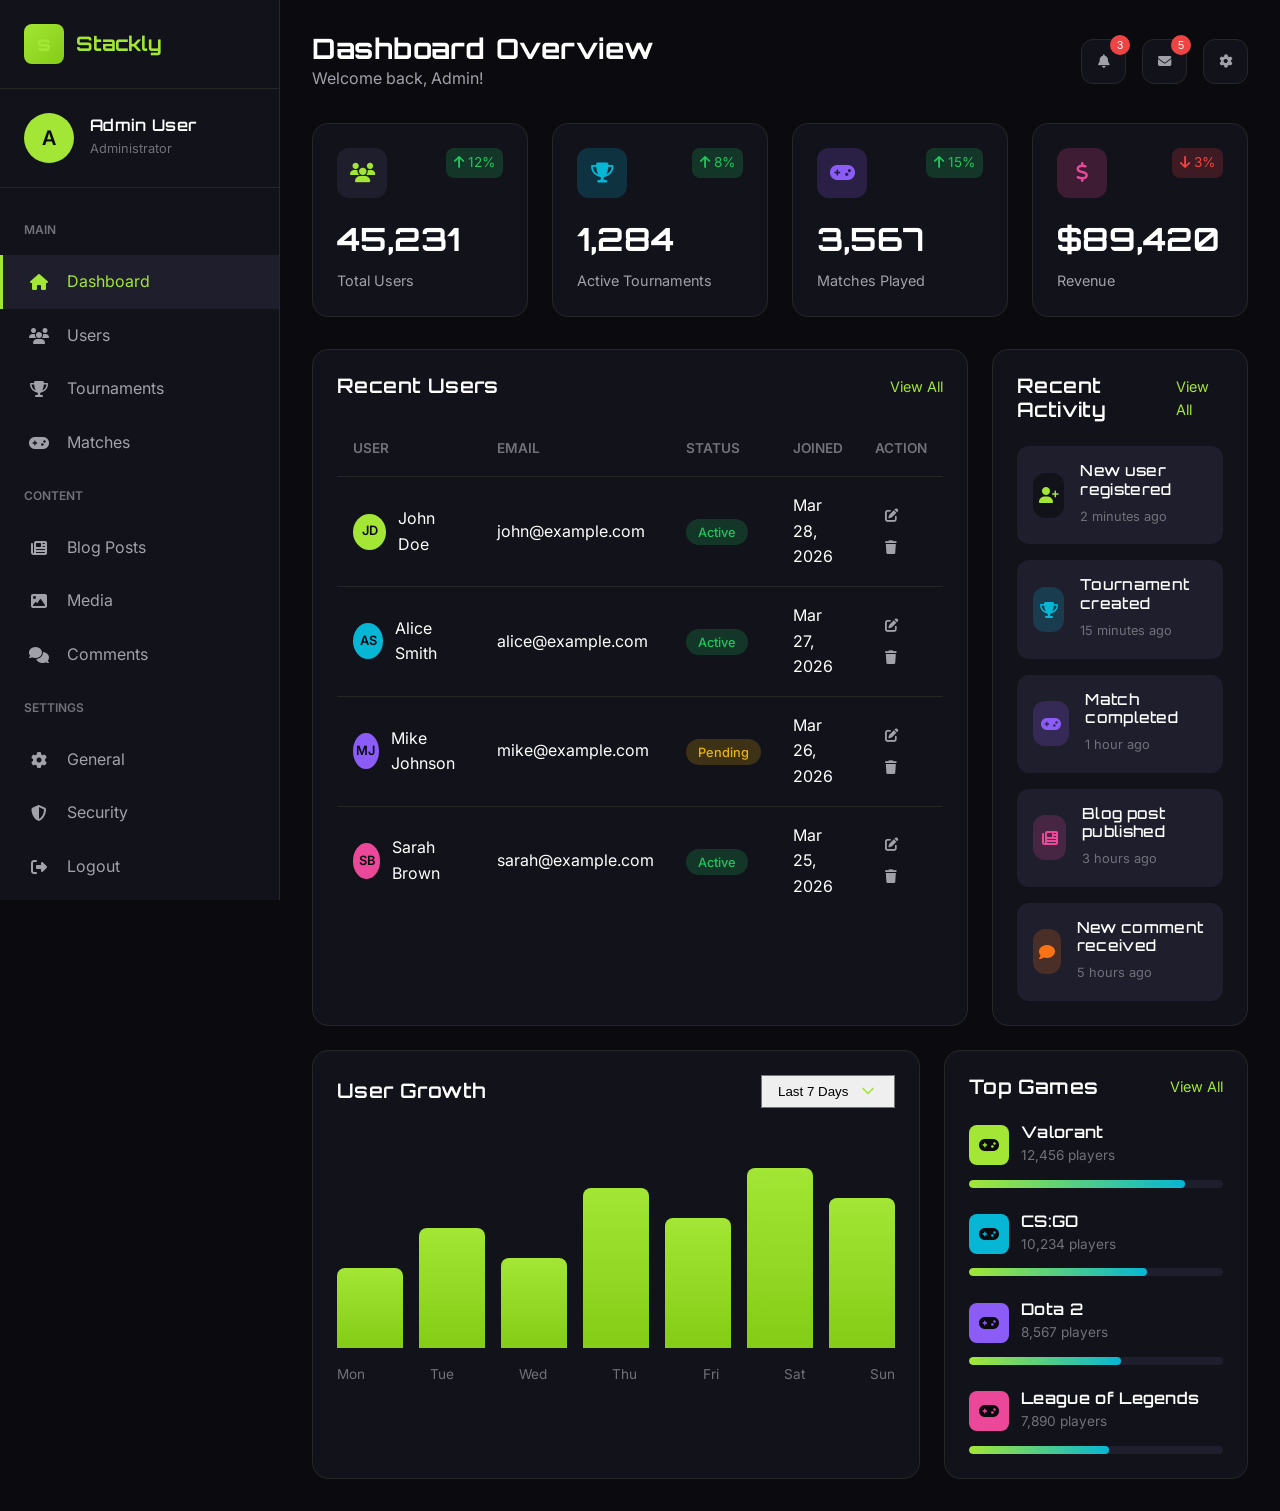
==== commit 11166d14: "Add files via upload" ====
--- a/dashboard/admin.html
+++ b/dashboard/admin.html
@@ -19,7 +19,7 @@
     <aside class="dashboard-sidebar">
       <div class="sidebar-header">
         <a href="../index.html" class="sidebar-logo">
-          <div class="logo-icon">P</div>
+          <div class="logo-icon">s</div>
           <span>Stackly</span>
         </a>
       </div>
@@ -34,43 +34,43 @@
       
       <nav class="sidebar-nav">
         <div class="sidebar-nav-title">Main</div>
-        <a href="#" class="sidebar-nav-item active">
+        <a href="admin.html" class="sidebar-nav-item active">
           <i class="fas fa-home"></i>
           <span>Dashboard</span>
         </a>
-        <a href="#" class="sidebar-nav-item">
+        <a href="404.html" class="sidebar-nav-item">
           <i class="fas fa-users"></i>
           <span>Users</span>
         </a>
-        <a href="#" class="sidebar-nav-item">
+        <a href="404.html" class="sidebar-nav-item">
           <i class="fas fa-trophy"></i>
           <span>Tournaments</span>
         </a>
-        <a href="#" class="sidebar-nav-item">
+        <a href="404.html" class="sidebar-nav-item">
           <i class="fas fa-gamepad"></i>
           <span>Matches</span>
         </a>
         
         <div class="sidebar-nav-title">Content</div>
-        <a href="#" class="sidebar-nav-item">
+        <a href="404.html" class="sidebar-nav-item">
           <i class="fas fa-newspaper"></i>
           <span>Blog Posts</span>
         </a>
-        <a href="#" class="sidebar-nav-item">
+        <a href="404.html" class="sidebar-nav-item">
           <i class="fas fa-image"></i>
           <span>Media</span>
         </a>
-        <a href="#" class="sidebar-nav-item">
+        <a href="404.html" class="sidebar-nav-item">
           <i class="fas fa-comments"></i>
           <span>Comments</span>
         </a>
         
         <div class="sidebar-nav-title">Settings</div>
-        <a href="#" class="sidebar-nav-item">
+        <a href="404.html" class="sidebar-nav-item">
           <i class="fas fa-cog"></i>
           <span>General</span>
         </a>
-        <a href="#" class="sidebar-nav-item">
+        <a href="404.html" class="sidebar-nav-item">
           <i class="fas fa-shield-alt"></i>
           <span>Security</span>
         </a>
@@ -163,7 +163,7 @@
         <div class="dashboard-card">
           <div class="dashboard-card-header">
             <h3 class="dashboard-card-title">Recent Users</h3>
-            <a href="#" class="dashboard-card-action">View All</a>
+            <a href="404.html" class="dashboard-card-action">View All</a>
           </div>
           <div class="table-responsive">
             <table class="data-table">
@@ -245,7 +245,7 @@
         <div class="dashboard-card">
           <div class="dashboard-card-header">
             <h3 class="dashboard-card-title">Recent Activity</h3>
-            <a href="#" class="dashboard-card-action">View All</a>
+            <a href="404.html" class="dashboard-card-action">View All</a>
           </div>
           <div class="activity-list">
             <div class="activity-item">
@@ -333,7 +333,7 @@
         <div class="dashboard-card">
           <div class="dashboard-card-header">
             <h3 class="dashboard-card-title">Top Games</h3>
-            <a href="#" class="dashboard-card-action">View All</a>
+            <a href="404.html" class="dashboard-card-action">View All</a>
           </div>
           <div class="games-list">
             <div class="game-item">
--- a/css/pages.css
+++ b/css/pages.css
@@ -1684,3 +1684,80 @@
     padding: 2rem 1.5rem;
   }
 }
+
+/* ========================================
+   404 Page Styles
+======================================== */
+.error-404 {
+  min-height: 70vh;
+  display: flex;
+  align-items: center;
+  justify-content: center;
+  text-align: center;
+  position: relative;
+}
+
+.error-content {
+  max-width: 600px;
+}
+
+.error-code {
+  display: flex;
+  justify-content: center;
+  gap: 1rem;
+  margin-bottom: 2rem;
+}
+
+.code-number {
+  font-family: 'Orbitron', sans-serif;
+  font-size: clamp(4rem, 15vw, 8rem);
+  font-weight: 900;
+  color: var(--primary);
+  text-shadow: 0 0 30px var(--primary-glow);
+  animation: glow 2s ease-in-out infinite alternate;
+}
+
+.error-title {
+  font-size: clamp(2rem, 5vw, 3rem);
+  font-weight: 700;
+  margin-bottom: 1rem;
+  color: var(--text-primary);
+}
+
+.error-desc {
+  font-size: 1.1rem;
+  color: var(--text-secondary);
+  margin-bottom: 2rem;
+  line-height: 1.7;
+}
+
+.error-actions {
+  display: flex;
+  gap: 1rem;
+  justify-content: center;
+  flex-wrap: wrap;
+}
+
+@keyframes glow {
+  from {
+    text-shadow: 0 0 30px var(--primary-glow);
+  }
+  to {
+    text-shadow: 0 0 50px var(--primary-glow), 0 0 70px var(--primary-glow);
+  }
+}
+
+@media (max-width: 768px) {
+  .error-actions {
+    flex-direction: column;
+    align-items: center;
+  }
+  
+  .error-code {
+    gap: 0.5rem;
+  }
+  
+  .code-number {
+    font-size: clamp(3rem, 12vw, 6rem);
+  }
+}
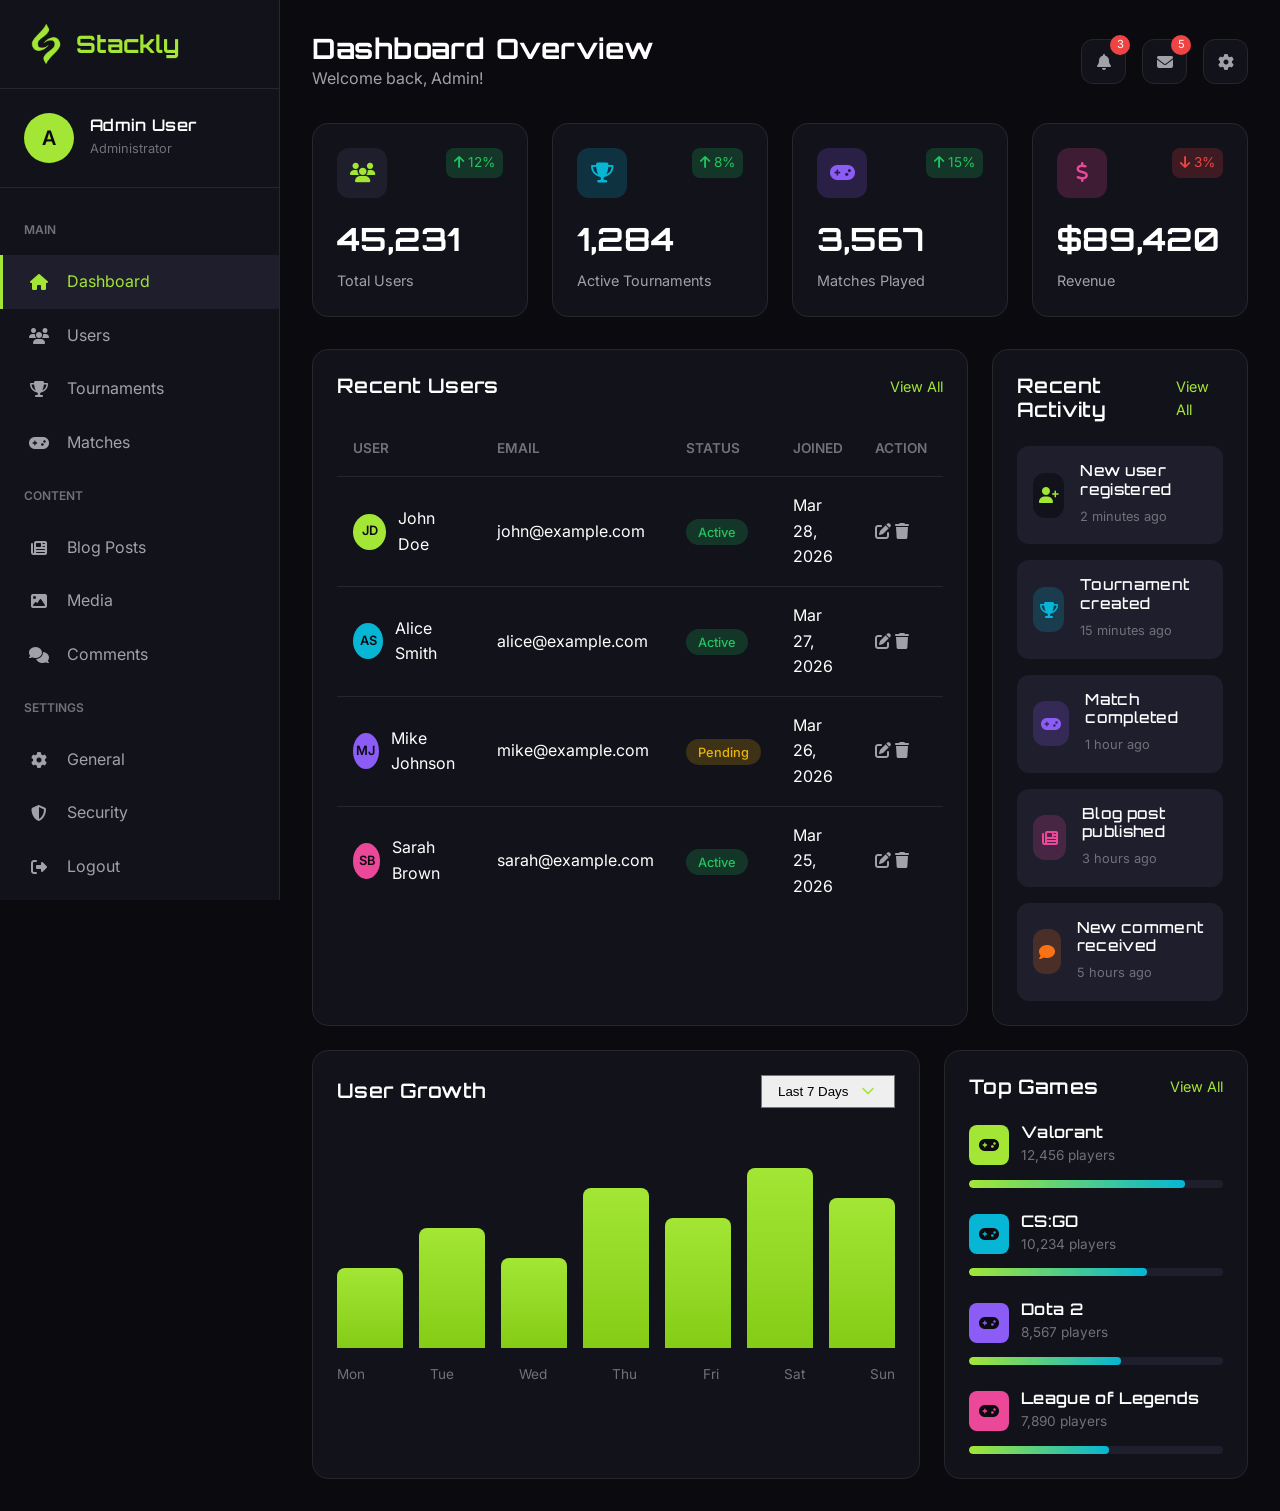
==== commit 780f67a7: "Add files via upload" ====
--- a/dashboard/admin.html
+++ b/dashboard/admin.html
@@ -18,10 +18,10 @@
     <!-- Sidebar -->
     <aside class="dashboard-sidebar">
       <div class="sidebar-header">
-        <a href="../index.html" class="sidebar-logo">
-          <div class="logo-icon">s</div>
-          <span>Stackly</span>
-        </a>
+        <a href="index.html" class="logo">
+      <img src="../images/logo_green.webp" alt="Stackly Logo" class="logo-img">
+      <span class="logo-text">Stackly</span>
+      </a>
       </div>
       
       <div class="sidebar-user">
@@ -38,39 +38,39 @@
           <i class="fas fa-home"></i>
           <span>Dashboard</span>
         </a>
-        <a href="404.html" class="sidebar-nav-item">
+        <a href="../pages/404.html" class="sidebar-nav-item">
           <i class="fas fa-users"></i>
           <span>Users</span>
         </a>
-        <a href="404.html" class="sidebar-nav-item">
+        <a href="../pages/404.html" class="sidebar-nav-item">
           <i class="fas fa-trophy"></i>
           <span>Tournaments</span>
         </a>
-        <a href="404.html" class="sidebar-nav-item">
+        <a href="../pages/404.html" class="sidebar-nav-item">
           <i class="fas fa-gamepad"></i>
           <span>Matches</span>
         </a>
         
         <div class="sidebar-nav-title">Content</div>
-        <a href="404.html" class="sidebar-nav-item">
+        <a href="../pages/404.html" class="sidebar-nav-item">
           <i class="fas fa-newspaper"></i>
           <span>Blog Posts</span>
         </a>
-        <a href="404.html" class="sidebar-nav-item">
+        <a href="../pages/404.html" class="sidebar-nav-item">
           <i class="fas fa-image"></i>
           <span>Media</span>
         </a>
-        <a href="404.html" class="sidebar-nav-item">
+        <a href="../pages/404.html" class="sidebar-nav-item">
           <i class="fas fa-comments"></i>
           <span>Comments</span>
         </a>
         
         <div class="sidebar-nav-title">Settings</div>
-        <a href="404.html" class="sidebar-nav-item">
+        <a href="../pages/404.html" class="sidebar-nav-item">
           <i class="fas fa-cog"></i>
           <span>General</span>
         </a>
-        <a href="404.html" class="sidebar-nav-item">
+        <a href="../pages/404.html" class="sidebar-nav-item">
           <i class="fas fa-shield-alt"></i>
           <span>Security</span>
         </a>
@@ -89,17 +89,17 @@
           <p>Welcome back, Admin!</p>
         </div>
         <div class="header-actions">
-          <button class="header-btn">
+          <a href="../pages/404.html" class="header-btn">
             <i class="fas fa-bell"></i>
             <span class="badge">3</span>
-          </button>
-          <button class="header-btn">
+          </a>
+          <a href="../pages/404.html" class="header-btn">
             <i class="fas fa-envelope"></i>
             <span class="badge">5</span>
-          </button>
-          <button class="header-btn">
+          </a>
+          <a href="../pages/404.html" class="header-btn">
             <i class="fas fa-cog"></i>
-          </button>
+          </a>
         </div>
       </header>
 
@@ -163,7 +163,7 @@
         <div class="dashboard-card">
           <div class="dashboard-card-header">
             <h3 class="dashboard-card-title">Recent Users</h3>
-            <a href="404.html" class="dashboard-card-action">View All</a>
+            <a href="../pages/404.html" class="dashboard-card-action">View All</a>
           </div>
           <div class="table-responsive">
             <table class="data-table">
@@ -188,8 +188,8 @@
                   <td><span class="status-badge active">Active</span></td>
                   <td>Mar 28, 2026</td>
                   <td>
-                    <button class="action-btn"><i class="fas fa-edit"></i></button>
-                    <button class="action-btn"><i class="fas fa-trash"></i></button>
+                    <a href="../pages/404.html" class="action-btn"><i class="fas fa-edit"></i></a>
+                    <a href="../pages/404.html" class="action-btn"><i class="fas fa-trash"></i></a>
                   </td>
                 </tr>
                 <tr>
@@ -203,8 +203,8 @@
                   <td><span class="status-badge active">Active</span></td>
                   <td>Mar 27, 2026</td>
                   <td>
-                    <button class="action-btn"><i class="fas fa-edit"></i></button>
-                    <button class="action-btn"><i class="fas fa-trash"></i></button>
+                    <a href="../pages/404.html" class="action-btn"><i class="fas fa-edit"></i></a>
+                    <a href="../pages/404.html" class="action-btn"><i class="fas fa-trash"></i></a>
                   </td>
                 </tr>
                 <tr>
@@ -218,8 +218,8 @@
                   <td><span class="status-badge pending">Pending</span></td>
                   <td>Mar 26, 2026</td>
                   <td>
-                    <button class="action-btn"><i class="fas fa-edit"></i></button>
-                    <button class="action-btn"><i class="fas fa-trash"></i></button>
+                    <a href="../pages/404.html" class="action-btn"><i class="fas fa-edit"></i></a>
+                    <a href="../pages/404.html" class="action-btn"><i class="fas fa-trash"></i></a>
                   </td>
                 </tr>
                 <tr>
@@ -233,8 +233,8 @@
                   <td><span class="status-badge active">Active</span></td>
                   <td>Mar 25, 2026</td>
                   <td>
-                    <button class="action-btn"><i class="fas fa-edit"></i></button>
-                    <button class="action-btn"><i class="fas fa-trash"></i></button>
+                    <a href="../pages/404.html" class="action-btn"><i class="fas fa-edit"></i></a>
+                    <a href="../pages/404.html" class="action-btn"><i class="fas fa-trash"></i></a>
                   </td>
                 </tr>
               </tbody>
@@ -245,7 +245,7 @@
         <div class="dashboard-card">
           <div class="dashboard-card-header">
             <h3 class="dashboard-card-title">Recent Activity</h3>
-            <a href="404.html" class="dashboard-card-action">View All</a>
+            <a href="../pages/404.html" class="dashboard-card-action">View All</a>
           </div>
           <div class="activity-list">
             <div class="activity-item">
@@ -333,7 +333,7 @@
         <div class="dashboard-card">
           <div class="dashboard-card-header">
             <h3 class="dashboard-card-title">Top Games</h3>
-            <a href="404.html" class="dashboard-card-action">View All</a>
+            <a href="../pages/404.html" class="dashboard-card-action">View All</a>
           </div>
           <div class="games-list">
             <div class="game-item">
